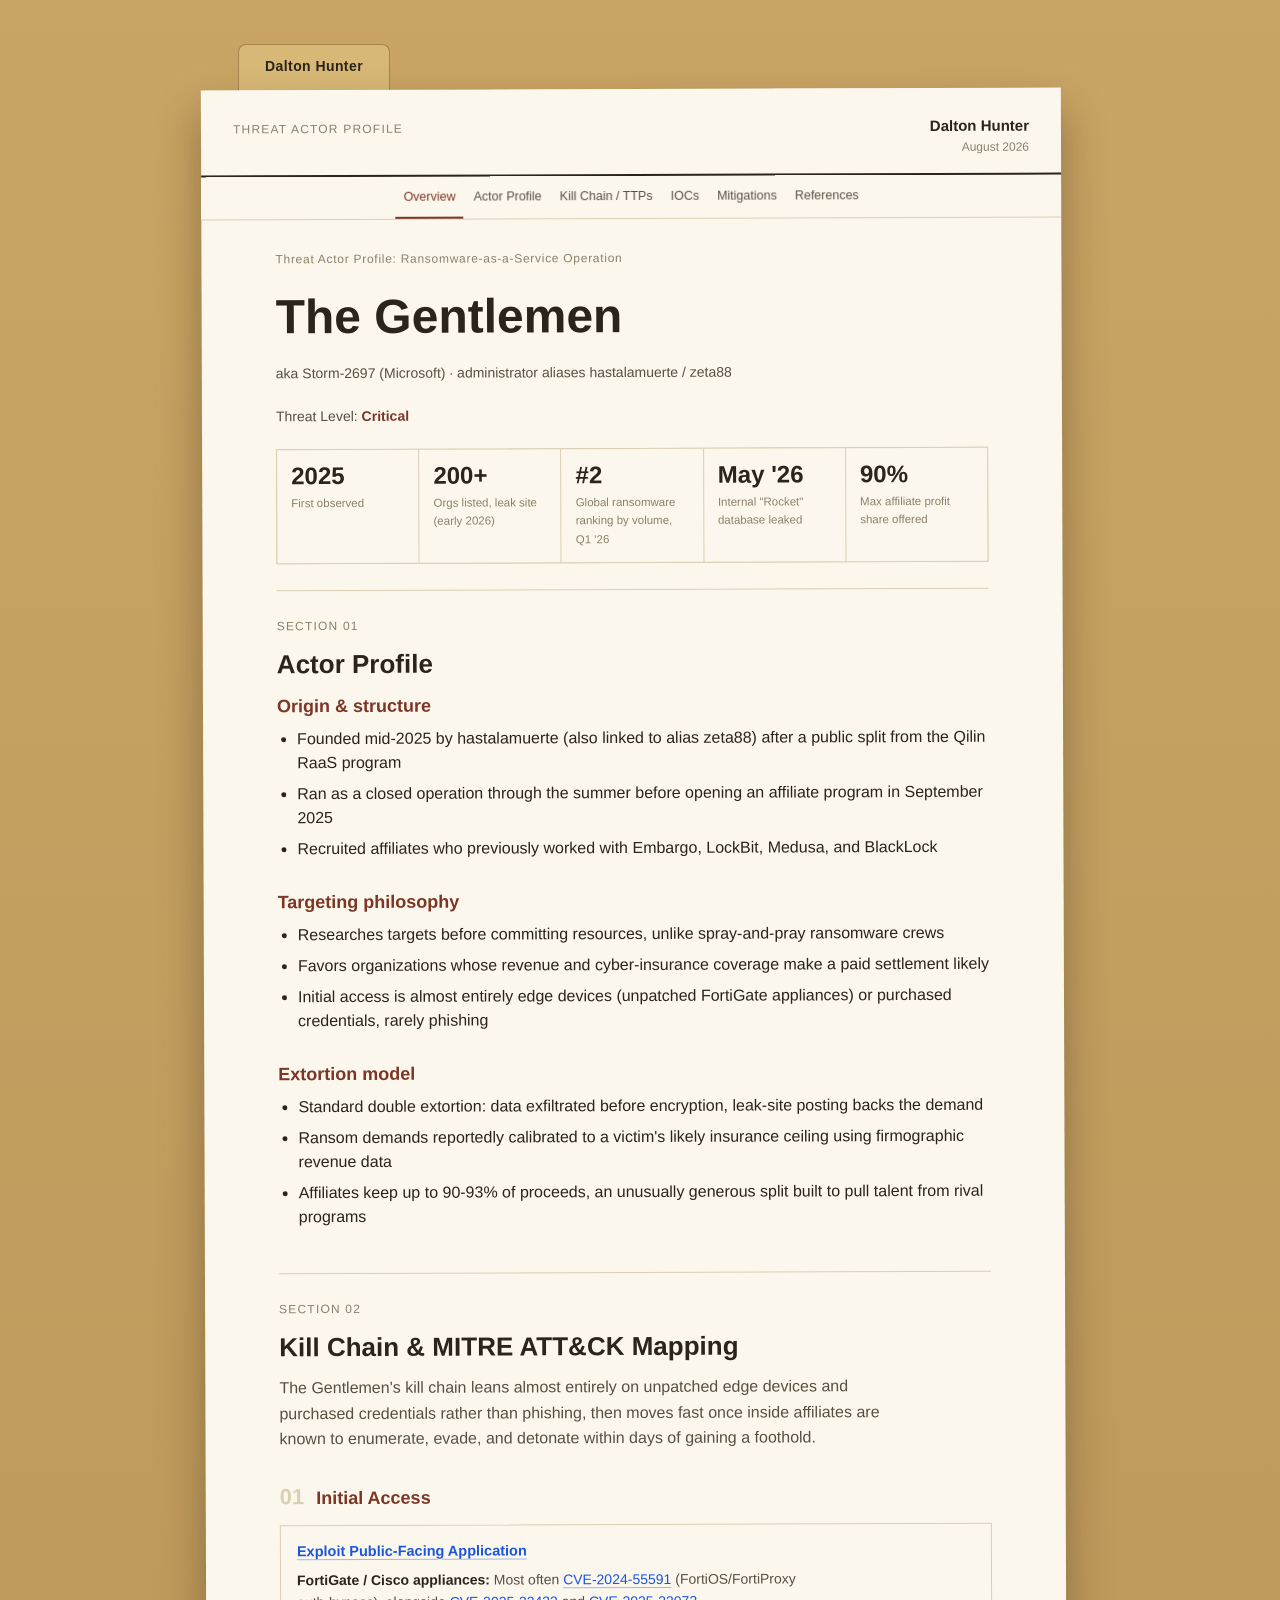
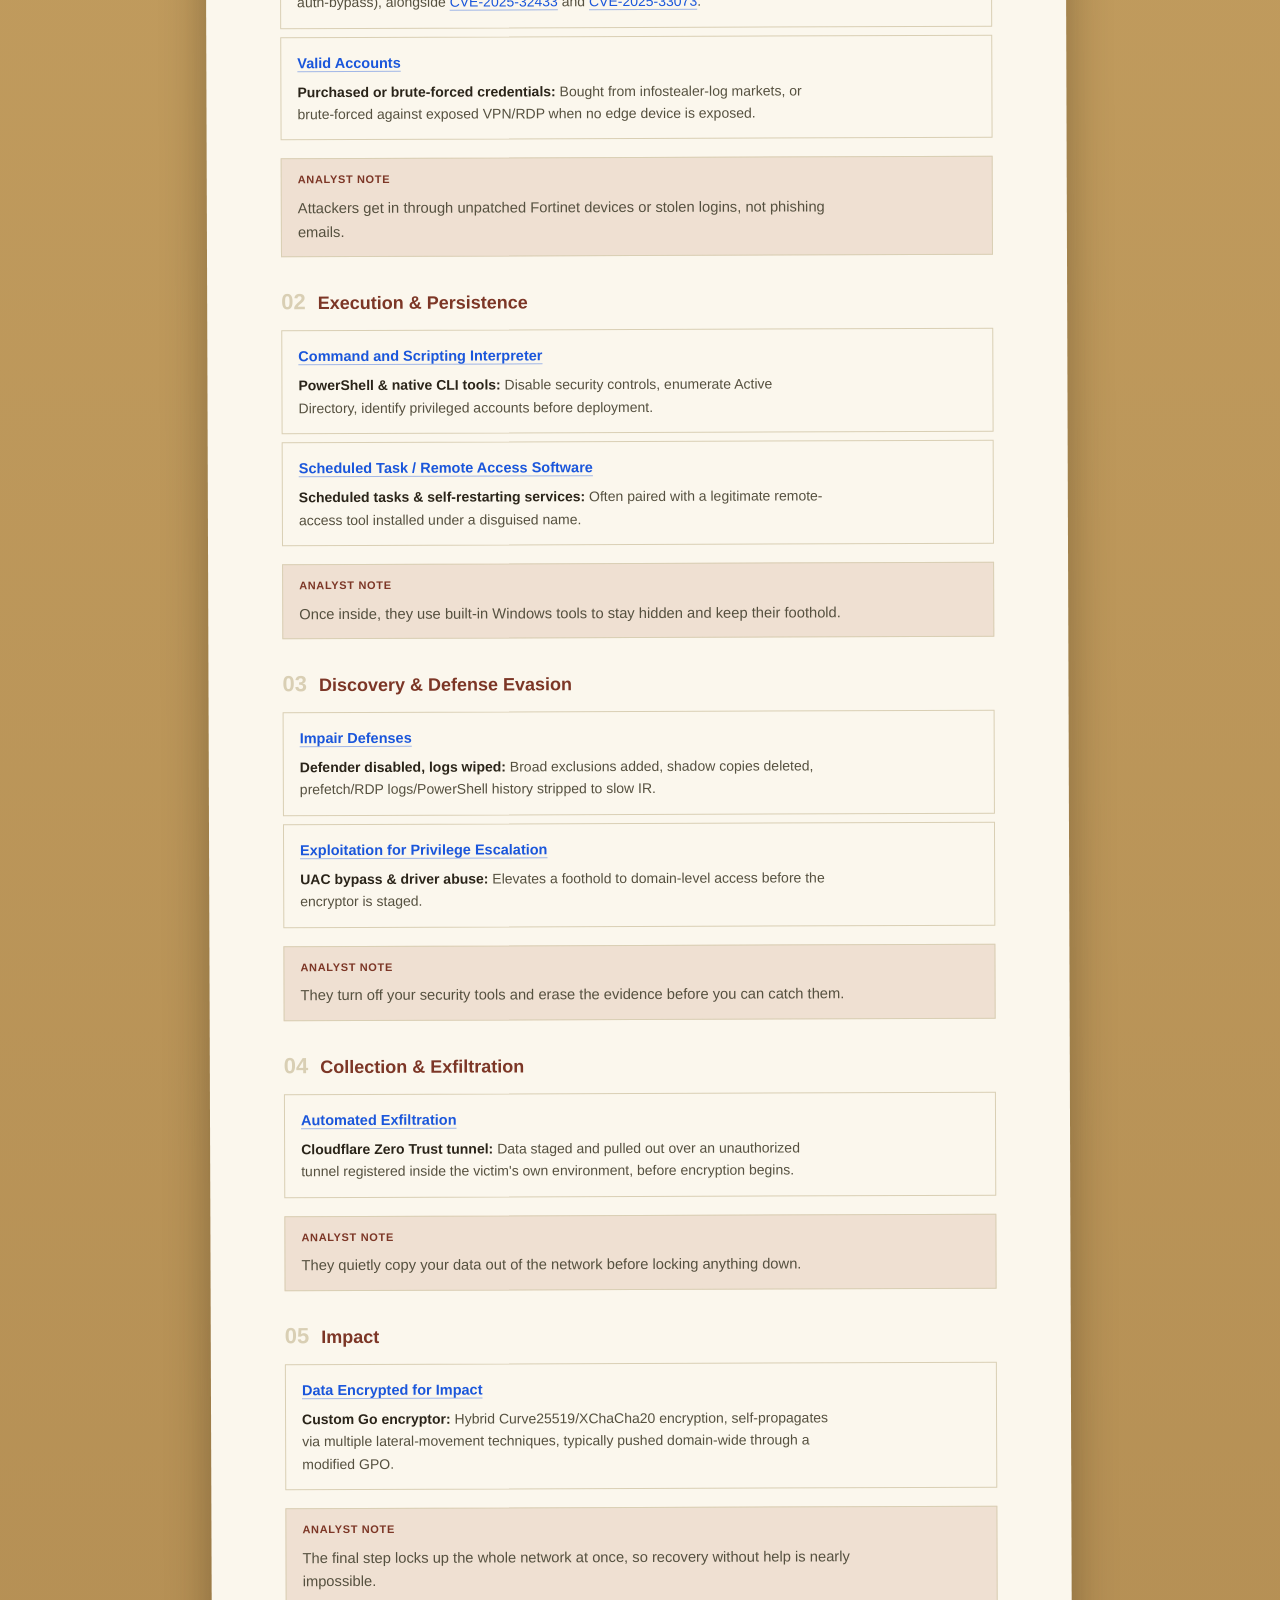
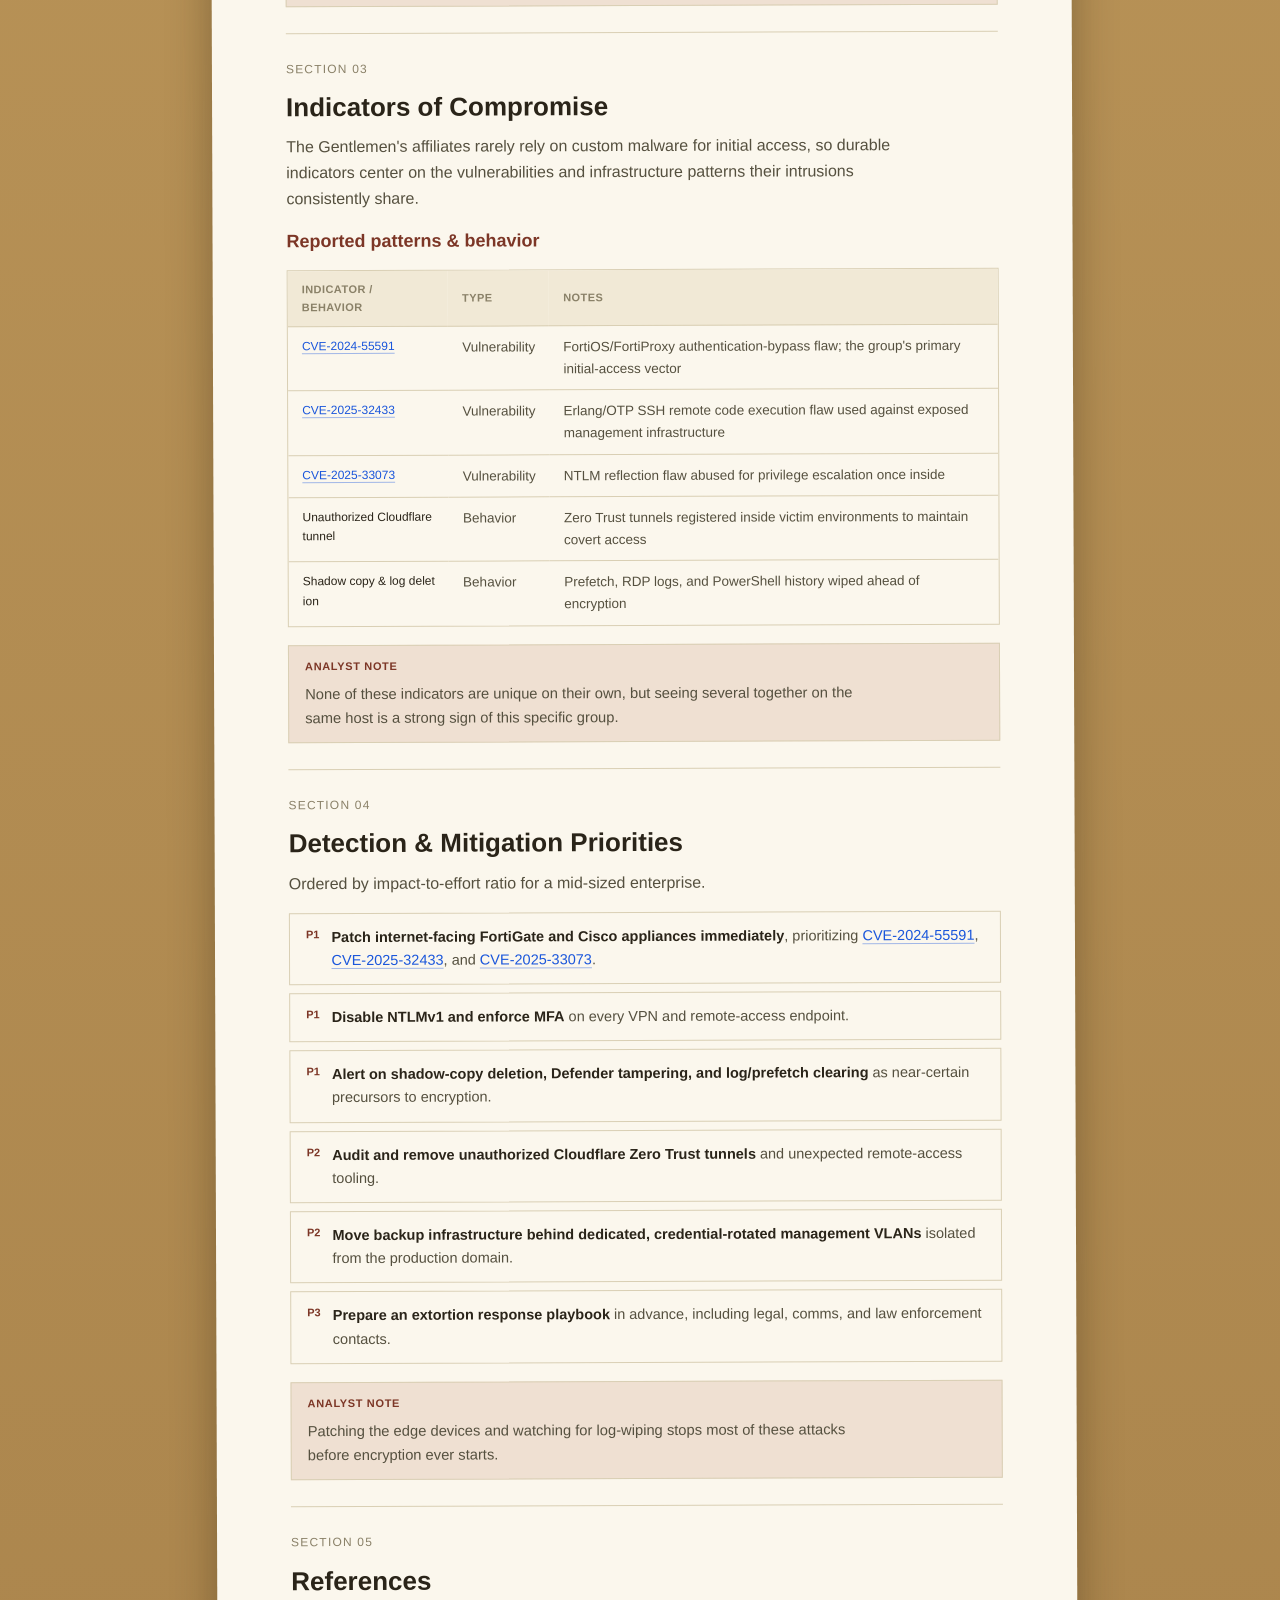
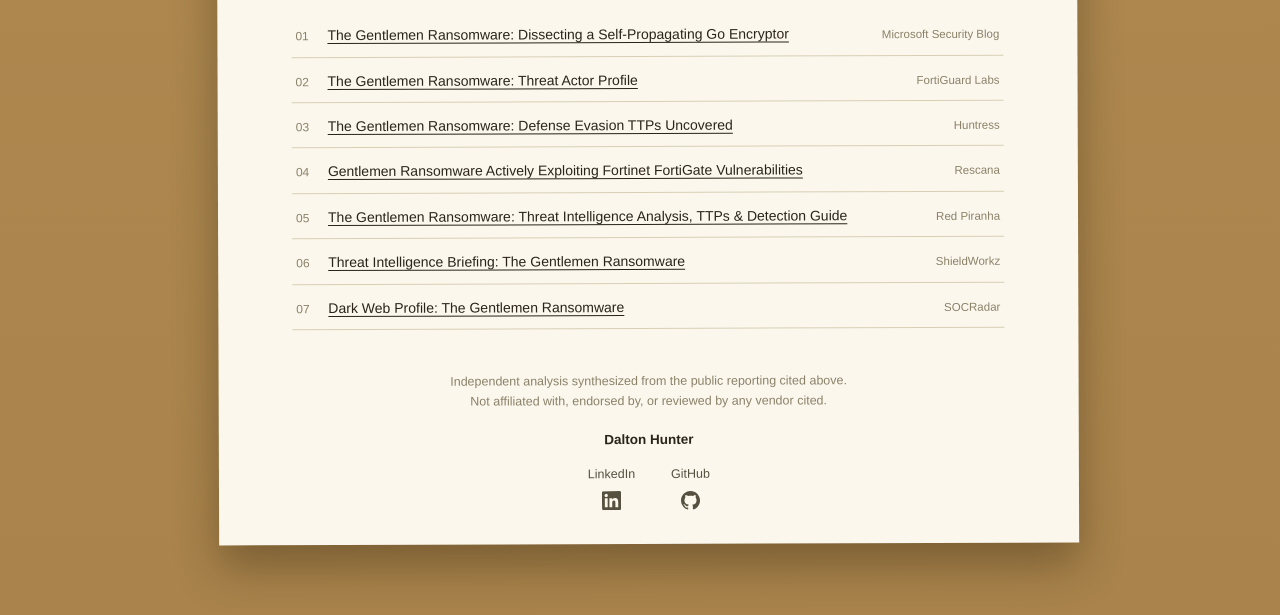
==== gentlemen/index.html @ bb0a2939 "Add files via upload" ====
<!DOCTYPE html>
<html lang="en">
<head>
<meta charset="UTF-8">
<meta name="viewport" content="width=device-width, initial-scale=1.0">
<title>The Gentlemen: Threat Actor Profile | Dalton Hunter</title>
<meta name="description" content="Threat intelligence assessment on The Gentlemen (Storm-2697): FortiGate exploitation, the RaaS affiliate model, MITRE ATT&CK mapping, and mitigation guidance.">
<link rel="stylesheet" href="styles.css">
<style>
  /* Scannable bullet lists used throughout Actor Profile and other prose sections */
  ul.scan-list {
    margin: 6px 0 18px;
    padding-left: 20px;
  }
  ul.scan-list li {
    margin-bottom: 7px;
    line-height: 1.5;
  }
  ul.scan-list li:last-child { margin-bottom: 0; }

  /* Tighter spacing for Analyst Notes nested inside a phase or section, vs. a full-width callout */
  .phase-note {
    margin-top: 14px;
    margin-bottom: 0;
    padding: 12px 16px;
  }
  .phase-note p { margin: 4px 0 0; font-size: 0.92rem; }

  /* CVE and MITRE ATT&CK reference links */
  a.cve-link, a.mitre-link {
    color: #1a56db;
    text-decoration: underline;
    text-decoration-color: rgba(26,86,219,0.4);
  }
  a.cve-link:hover, a.mitre-link:hover {
    text-decoration-color: #1a56db;
  }

  /* Tighten the gap between a section's h2 title and the first h3 subheading beneath it */
  main section h2 { margin-bottom: 6px; }
  main section h3:first-of-type { margin-top: 2px; }
</style>
</head>
<body>
<a href="#overview" class="skip-link">Skip to content</a>

<div class="desk">
  <div class="folder-wrap">

    <div class="folder-tab">Dalton Hunter</div>

    <div class="paper">

      <header class="doc-header">
        <div class="doc-header-title">Threat Actor Profile</div>
        <div class="doc-header-right">
          <div class="doc-author">Dalton Hunter</div>
          <div class="doc-date">August 2026</div>
        </div>
      </header>

      <!-- Top nav -->
      <nav class="topnav" aria-label="Report sections">
        <div class="topnav-inner">
          <a class="navlink" href="#overview">Overview</a>
          <a class="navlink" href="#profile">Actor Profile</a>
          <a class="navlink" href="#ttps">Kill Chain / TTPs</a>
          <a class="navlink" href="#iocs">IOCs</a>
          <a class="navlink" href="#mitigations">Mitigations</a>
          <a class="navlink" href="#references">References</a>
        </div>
      </nav>

      <main>

        <!-- HERO / OVERVIEW -->
        <section id="overview" class="hero">
          <div class="hero-kicker">Threat Actor Profile: Ransomware-as-a-Service Operation</div>
          <h1>The Gentlemen</h1>
          <div class="aka">aka Storm-2697 (Microsoft) · administrator aliases hastalamuerte / zeta88</div>
          <div class="threat-level">Threat Level: <strong>Critical</strong></div>

          <div class="stat-row">
            <div class="stat"><div class="stat-num">2025</div><div class="stat-lbl">First observed</div></div>
            <div class="stat"><div class="stat-num">200+</div><div class="stat-lbl">Orgs listed, leak site (early 2026)</div></div>
            <div class="stat"><div class="stat-num">#2</div><div class="stat-lbl">Global ransomware ranking by volume, Q1 '26</div></div>
            <div class="stat"><div class="stat-num">May '26</div><div class="stat-lbl">Internal "Rocket" database leaked</div></div>
            <div class="stat"><div class="stat-num">90%</div><div class="stat-lbl">Max affiliate profit share offered</div></div>
          </div>

        </section>

<!-- ACTOR PROFILE -->
<section id="profile">
          <div class="eyebrow">Section 01</div>
          <h2>Actor Profile</h2>

          <h3>Origin &amp; structure</h3>
          <ul class="scan-list">
            <li>Founded mid-2025 by hastalamuerte (also linked to alias zeta88) after a public split from the Qilin RaaS program</li>
            <li>Ran as a closed operation through the summer before opening an affiliate program in September 2025</li>
            <li>Recruited affiliates who previously worked with Embargo, LockBit, Medusa, and BlackLock</li>
          </ul>

          <h3>Targeting philosophy</h3>
          <ul class="scan-list">
            <li>Researches targets before committing resources, unlike spray-and-pray ransomware crews</li>
            <li>Favors organizations whose revenue and cyber-insurance coverage make a paid settlement likely</li>
            <li>Initial access is almost entirely edge devices (unpatched FortiGate appliances) or purchased credentials, rarely phishing</li>
          </ul>

          <h3>Extortion model</h3>
          <ul class="scan-list">
            <li>Standard double extortion: data exfiltrated before encryption, leak-site posting backs the demand</li>
            <li>Ransom demands reportedly calibrated to a victim's likely insurance ceiling using firmographic revenue data</li>
            <li>Affiliates keep up to 90-93% of proceeds, an unusually generous split built to pull talent from rival programs</li>
          </ul>
        </section>

        <!-- TTPs / KILL CHAIN -->
        <section id="ttps">
          <div class="eyebrow">Section 02</div>
          <h2>Kill Chain &amp; MITRE ATT&amp;CK Mapping</h2>
          <p>The Gentlemen's kill chain leans almost entirely on unpatched edge devices and purchased credentials rather than phishing, then moves fast once inside affiliates are known to enumerate, evade, and detonate within days of gaining a foothold.</p>

          <div class="phase">
            <div class="phase-head"><span class="phase-num">01</span><h3>Initial Access</h3></div>
            <div class="ttp-card">
              <div class="ttp-top"><span class="ttp-name"><a class="mitre-link" href="https://attack.mitre.org/techniques/T1190/" target="_blank" rel="noopener">Exploit Public-Facing Application</a></span></div>
              <p><strong>FortiGate / Cisco appliances:</strong> Most often <span class="mono"><a class="cve-link" href="https://nvd.nist.gov/vuln/detail/CVE-2024-55591" target="_blank" rel="noopener">CVE-2024-55591</a></span> (FortiOS/FortiProxy auth-bypass), alongside <span class="mono"><a class="cve-link" href="https://nvd.nist.gov/vuln/detail/CVE-2025-32433" target="_blank" rel="noopener">CVE-2025-32433</a></span> and <span class="mono"><a class="cve-link" href="https://nvd.nist.gov/vuln/detail/CVE-2025-33073" target="_blank" rel="noopener">CVE-2025-33073</a></span>.</p>
            </div>
            <div class="ttp-card">
              <div class="ttp-top"><span class="ttp-name"><a class="mitre-link" href="https://attack.mitre.org/techniques/T1078/" target="_blank" rel="noopener">Valid Accounts</a></span></div>
              <p><strong>Purchased or brute-forced credentials:</strong> Bought from infostealer-log markets, or brute-forced against exposed VPN/RDP when no edge device is exposed.</p>
            </div>
            <div class="callout analyst-note phase-note">
              <div class="callout-label">Analyst Note</div>
              <p>Attackers get in through unpatched Fortinet devices or stolen logins, not phishing emails.</p>
            </div>
          </div>

          <div class="phase">
            <div class="phase-head"><span class="phase-num">02</span><h3>Execution &amp; Persistence</h3></div>
            <div class="ttp-card">
              <div class="ttp-top"><span class="ttp-name"><a class="mitre-link" href="https://attack.mitre.org/techniques/T1059/" target="_blank" rel="noopener">Command and Scripting Interpreter</a></span></div>
              <p><strong>PowerShell &amp; native CLI tools:</strong> Disable security controls, enumerate Active Directory, identify privileged accounts before deployment.</p>
            </div>
            <div class="ttp-card">
              <div class="ttp-top"><span class="ttp-name"><a class="mitre-link" href="https://attack.mitre.org/techniques/T1053/" target="_blank" rel="noopener">Scheduled Task / Remote Access Software</a></span></div>
              <p><strong>Scheduled tasks &amp; self-restarting services:</strong> Often paired with a legitimate remote-access tool installed under a disguised name.</p>
            </div>
            <div class="callout analyst-note phase-note">
              <div class="callout-label">Analyst Note</div>
              <p>Once inside, they use built-in Windows tools to stay hidden and keep their foothold.</p>
            </div>
          </div>

          <div class="phase">
            <div class="phase-head"><span class="phase-num">03</span><h3>Discovery &amp; Defense Evasion</h3></div>
            <div class="ttp-card">
              <div class="ttp-top"><span class="ttp-name"><a class="mitre-link" href="https://attack.mitre.org/techniques/T1562/" target="_blank" rel="noopener">Impair Defenses</a></span></div>
              <p><strong>Defender disabled, logs wiped:</strong> Broad exclusions added, shadow copies deleted, prefetch/RDP logs/PowerShell history stripped to slow IR.</p>
            </div>
            <div class="ttp-card">
              <div class="ttp-top"><span class="ttp-name"><a class="mitre-link" href="https://attack.mitre.org/techniques/T1068/" target="_blank" rel="noopener">Exploitation for Privilege Escalation</a></span></div>
              <p><strong>UAC bypass &amp; driver abuse:</strong> Elevates a foothold to domain-level access before the encryptor is staged.</p>
            </div>
            <div class="callout analyst-note phase-note">
              <div class="callout-label">Analyst Note</div>
              <p>They turn off your security tools and erase the evidence before you can catch them.</p>
            </div>
          </div>

          <div class="phase">
            <div class="phase-head"><span class="phase-num">04</span><h3>Collection &amp; Exfiltration</h3></div>
            <div class="ttp-card">
              <div class="ttp-top"><span class="ttp-name"><a class="mitre-link" href="https://attack.mitre.org/techniques/T1020/" target="_blank" rel="noopener">Automated Exfiltration</a></span></div>
              <p><strong>Cloudflare Zero Trust tunnel:</strong> Data staged and pulled out over an unauthorized tunnel registered inside the victim's own environment, before encryption begins.</p>
            </div>
            <div class="callout analyst-note phase-note">
              <div class="callout-label">Analyst Note</div>
              <p>They quietly copy your data out of the network before locking anything down.</p>
            </div>
          </div>

          <div class="phase">
            <div class="phase-head"><span class="phase-num">05</span><h3>Impact</h3></div>
            <div class="ttp-card">
              <div class="ttp-top"><span class="ttp-name"><a class="mitre-link" href="https://attack.mitre.org/techniques/T1486/" target="_blank" rel="noopener">Data Encrypted for Impact</a></span></div>
              <p><strong>Custom Go encryptor:</strong> Hybrid Curve25519/XChaCha20 encryption, self-propagates via multiple lateral-movement techniques, typically pushed domain-wide through a modified GPO.</p>
            </div>
            <div class="callout analyst-note phase-note">
              <div class="callout-label">Analyst Note</div>
              <p>The final step locks up the whole network at once, so recovery without help is nearly impossible.</p>
            </div>
          </div>
        </section>

        <!-- IOCs -->
        <section id="iocs">
          <div class="eyebrow">Section 03</div>
          <h2>Indicators of Compromise</h2>
          <p>The Gentlemen's affiliates rarely rely on custom malware for initial access, so durable indicators center on the vulnerabilities and infrastructure patterns their intrusions consistently share.</p>

          <h3>Reported patterns &amp; behavior</h3>
          <div class="table-wrap">
            <table>
              <thead><tr><th>Indicator / Behavior</th><th>Type</th><th>Notes</th></tr></thead>
              <tbody>
                <tr><td class="mono"><a class="cve-link" href="https://nvd.nist.gov/vuln/detail/CVE-2024-55591" target="_blank" rel="noopener">CVE-2024-55591</a></td><td>Vulnerability</td><td>FortiOS/FortiProxy authentication-bypass flaw; the group's primary initial-access vector</td></tr>
                <tr><td class="mono"><a class="cve-link" href="https://nvd.nist.gov/vuln/detail/CVE-2025-32433" target="_blank" rel="noopener">CVE-2025-32433</a></td><td>Vulnerability</td><td>Erlang/OTP SSH remote code execution flaw used against exposed management infrastructure</td></tr>
                <tr><td class="mono"><a class="cve-link" href="https://nvd.nist.gov/vuln/detail/CVE-2025-33073" target="_blank" rel="noopener">CVE-2025-33073</a></td><td>Vulnerability</td><td>NTLM reflection flaw abused for privilege escalation once inside</td></tr>
                <tr><td class="mono">Unauthorized Cloudflare tunnel</td><td>Behavior</td><td>Zero Trust tunnels registered inside victim environments to maintain covert access</td></tr>
                <tr><td class="mono">Shadow copy &amp; log deletion</td><td>Behavior</td><td>Prefetch, RDP logs, and PowerShell history wiped ahead of encryption</td></tr>
              </tbody>
            </table>
          </div>

          <div class="callout analyst-note phase-note">
            <div class="callout-label">Analyst Note</div>
            <p>None of these indicators are unique on their own, but seeing several together on the same host is a strong sign of this specific group.</p>
          </div>
        </section>

        <!-- MITIGATIONS -->
        <section id="mitigations">
          <div class="eyebrow">Section 04</div>
          <h2>Detection &amp; Mitigation Priorities</h2>
          <p>Ordered by impact-to-effort ratio for a mid-sized enterprise.</p>
          <ul class="mit-list">
            <li><span class="pri">P1</span><span><strong>Patch internet-facing FortiGate and Cisco appliances immediately</strong>, prioritizing <a class="cve-link" href="https://nvd.nist.gov/vuln/detail/CVE-2024-55591" target="_blank" rel="noopener">CVE-2024-55591</a>, <a class="cve-link" href="https://nvd.nist.gov/vuln/detail/CVE-2025-32433" target="_blank" rel="noopener">CVE-2025-32433</a>, and <a class="cve-link" href="https://nvd.nist.gov/vuln/detail/CVE-2025-33073" target="_blank" rel="noopener">CVE-2025-33073</a>.</span></li>
            <li><span class="pri">P1</span><span><strong>Disable NTLMv1 and enforce MFA</strong> on every VPN and remote-access endpoint.</span></li>
            <li><span class="pri">P1</span><span><strong>Alert on shadow-copy deletion, Defender tampering, and log/prefetch clearing</strong> as near-certain precursors to encryption.</span></li>
            <li><span class="pri">P2</span><span><strong>Audit and remove unauthorized Cloudflare Zero Trust tunnels</strong> and unexpected remote-access tooling.</span></li>
            <li><span class="pri">P2</span><span><strong>Move backup infrastructure behind dedicated, credential-rotated management VLANs</strong> isolated from the production domain.</span></li>
            <li><span class="pri">P3</span><span><strong>Prepare an extortion response playbook</strong> in advance, including legal, comms, and law enforcement contacts.</span></li>
          </ul>

          <div class="callout analyst-note phase-note">
            <div class="callout-label">Analyst Note</div>
            <p>Patching the edge devices and watching for log-wiping stops most of these attacks before encryption ever starts.</p>
          </div>
        </section>
        <section id="references">
          <div class="eyebrow">Section 05</div>
          <h2>References</h2>
          <ul class="source-list">
            <li><span class="idx">01</span><a href="https://www.microsoft.com/en-us/security/blog/2026/05/28/the-gentlemen-ransomware-dissecting-a-self-propagating-go-encryptor/" target="_blank" rel="noopener">The Gentlemen Ransomware: Dissecting a Self-Propagating Go Encryptor</a><span class="pub">Microsoft Security Blog</span></li>
            <li><span class="idx">02</span><a href="https://fortiguard.fortinet.com/threat-actor/6387/the-gentlemen-ransomware" target="_blank" rel="noopener">The Gentlemen Ransomware: Threat Actor Profile</a><span class="pub">FortiGuard Labs</span></li>
            <li><span class="idx">03</span><a href="https://www.huntress.com/blog/the-gentlemen-ransomware-defense-evasion-ttps" target="_blank" rel="noopener">The Gentlemen Ransomware: Defense Evasion TTPs Uncovered</a><span class="pub">Huntress</span></li>
            <li><span class="idx">04</span><a href="https://www.rescana.com/post/gentlemen-ransomware-actively-exploiting-fortinet-fortigate-vulnerabilities-478-victims-hit-by-rapid-worm-like-attacks" target="_blank" rel="noopener">Gentlemen Ransomware Actively Exploiting Fortinet FortiGate Vulnerabilities</a><span class="pub">Rescana</span></li>
            <li><span class="idx">05</span><a href="https://redpiranha.net/news/the-gentlemen-ransomware-analysis" target="_blank" rel="noopener">The Gentlemen Ransomware: Threat Intelligence Analysis, TTPs &amp; Detection Guide</a><span class="pub">Red Piranha</span></li>
            <li><span class="idx">06</span><a href="https://shieldworkz.com/blogs/threat-intelligence-briefing-the-gentlemen-ransomware" target="_blank" rel="noopener">Threat Intelligence Briefing: The Gentlemen Ransomware</a><span class="pub">ShieldWorkz</span></li>
            <li><span class="idx">07</span><a href="https://socradar.io/blog/dark-web-profile-the-gentlemen-ransomware/" target="_blank" rel="noopener">Dark Web Profile: The Gentlemen Ransomware</a><span class="pub">SOCRadar</span></li>
          </ul>
        </section>

      </main>

      <footer>
        <p class="fnote">Independent analysis synthesized from the public reporting cited above. Not affiliated with, endorsed by, or reviewed by any vendor cited.</p>
        <div class="footer-meta">
          <span class="footer-name">Dalton Hunter</span>
          <div class="footer-social">
            <a href="https://www.linkedin.com/in/dalton-hunter/" id="footer-linkedin" class="footer-social-link" aria-label="LinkedIn" target="_blank" rel="noopener">
              <span class="footer-social-label">LinkedIn</span>
              <svg class="footer-social-icon" viewBox="0 0 24 24" aria-hidden="true"><path d="M20.447 20.452h-3.554v-5.569c0-1.328-.027-3.037-1.852-3.037-1.853 0-2.136 1.445-2.136 2.939v5.667H9.351V9h3.414v1.561h.046c.477-.9 1.637-1.85 3.37-1.85 3.601 0 4.267 2.37 4.267 5.455v6.286zM5.337 7.433c-1.144 0-2.063-.926-2.063-2.065 0-1.138.92-2.063 2.063-2.063 1.14 0 2.064.925 2.064 2.063 0 1.139-.925 2.065-2.064 2.065zm1.782 13.019H3.555V9h3.564v11.452zM22.225 0H1.771C.792 0 0 .774 0 1.729v20.542C0 23.227.792 24 1.771 24h20.451C23.2 24 24 23.227 24 22.271V1.729C24 .774 23.2 0 22.222 0h.003z"/></svg>
            </a>
            <a href="https://github.com/dalthunter" id="footer-github" class="footer-social-link" aria-label="GitHub" target="_blank" rel="noopener">
              <span class="footer-social-label">GitHub</span>
              <svg class="footer-social-icon" viewBox="0 0 24 24" aria-hidden="true"><path d="M12 .297c-6.63 0-12 5.373-12 12 0 5.303 3.438 9.8 8.205 11.385.6.113.82-.258.82-.577 0-.285-.01-1.04-.015-2.04-3.338.724-4.042-1.61-4.042-1.61-.546-1.385-1.333-1.754-1.333-1.754-1.089-.744.084-.729.084-.729 1.205.084 1.838 1.237 1.838 1.237 1.07 1.834 2.809 1.304 3.495.997.108-.775.42-1.305.763-1.605-2.665-.305-5.466-1.334-5.466-5.93 0-1.31.465-2.38 1.235-3.22-.135-.303-.54-1.523.105-3.176 0 0 1.005-.322 3.3 1.23.96-.267 1.98-.399 3-.405 1.02.006 2.04.138 3 .405 2.28-1.552 3.285-1.23 3.285-1.23.645 1.653.24 2.873.12 3.176.765.84 1.23 1.91 1.23 3.22 0 4.61-2.805 5.625-5.475 5.92.42.36.81 1.096.81 2.22 0 1.606-.015 2.896-.015 3.286 0 .315.21.69.825.57C20.565 22.092 24 17.592 24 12.297c0-6.627-5.373-12-12-12"/></svg>
            </a>
          </div>
        </div>
      </footer>

    </div>
  </div>
</div>

<script src="script.js"></script>
</body>
</html>
---- gentlemen/styles.css ----
/* ============================================================
   THE GENTLEMEN — THREAT INTELLIGENCE ASSESSMENT
   Design: printed report, tucked in a manila folder
   ============================================================ */

:root {
  --folder: #C9A464;
  --folder-dark: #A9834B;
  --folder-tab: #D8B876;

  --paper: #FBF7ED;
  --paper-edge: #F1E9D6;

  --ink: #2A2419;
  --ink-dim: #55503F;
  --ink-faint: #8A8168;

  --rule: #D9CFB4;
  --rule-strong: #2A2419;

  --accent: #7C3626;
  --accent-soft: #EFE0D2;

  --max-w: 760px;
}

* { box-sizing: border-box; }
html { scroll-behavior: smooth; }
@media (prefers-reduced-motion: reduce) {
  html { scroll-behavior: auto; }
  * { animation-duration: 0.001ms !important; animation-iteration-count: 1 !important; transition-duration: 0.001ms !important; }
}

body {
  margin: 0;
  background: var(--folder);
  background-image: linear-gradient(180deg, var(--folder), var(--folder-dark));
  color: var(--ink);
  font-family: Arial, Helvetica, sans-serif;
  font-size: 16px;
  line-height: 1.6;
  -webkit-font-smoothing: antialiased;
  padding: 44px 16px 70px;
}

a { color: var(--accent); text-decoration-underline; text-underline-offset: 3px; }
a:hover { color: var(--ink); }
a:focus-visible, button:focus-visible, .navlink:focus-visible {
  outline: 2px solid var(--accent);
  outline-offset: 2px;
}

::selection { background: var(--accent-soft); color: var(--ink); }

/* ---------- Desk / folder wrapper ---------- */
.desk { display: flex; justify-content: center; }
.folder-wrap { width: 100%; max-width: 860px; }

.folder-tab {
  display: inline-block;
  background: var(--folder-tab);
  border: 1px solid var(--folder-dark);
  border-bottom: none;
  border-radius: 8px 8px 0 0;
  padding: 10px 26px 32px;
  margin: 0 0 -20px 28px;
  font-weight: 700;
  font-size: 14px;
  letter-spacing: 0.03em;
  color: var(--ink);
  position: relative;
  z-index: 1;
}

.paper {
  position: relative;
  z-index: 2;
  background: var(--paper);
  box-shadow: 0 22px 44px rgba(35, 25, 8, 0.35), 0 1px 0 rgba(255,255,255,0.4) inset;
  transform: rotate(-0.2deg);
}

/* ---------- Letterhead ---------- */
.doc-header {
  display: flex;
  justify-content: space-between;
  align-items: baseline;
  gap: 20px;
  flex-wrap: wrap;
  padding: 26px 32px 16px;
  border-bottom: 2px solid var(--rule-strong);
}
.doc-header-title {
  font-size: 12px;
  letter-spacing: 0.1em;
  text-transform: uppercase;
  color: var(--ink-faint);
}
.doc-header-right { text-align: right; }
.doc-author { font-weight: 700; font-size: 15px; color: var(--ink); }
.doc-date { font-size: 12px; color: var(--ink-faint); }

/* ---------- Top nav ---------- */
.topnav {
  position: sticky;
  top: 0;
  z-index: 20;
  background: var(--paper);
  border-bottom: 1px solid var(--rule);
}
.topnav-inner {
  padding: 0 20px;
  display: flex;
  flex-wrap: wrap;
  justify-content: center;
  align-items: center;
  gap: 2px;
}
.navlink {
  font-size: 12.5px;
  color: var(--ink-dim);
  text-decoration: none;
  white-space: nowrap;
  padding: 10px 8px;
  border-bottom: 2px solid transparent;
}
.navlink:hover { color: var(--ink); }
.navlink.active { color: var(--accent); border-bottom-color: var(--accent); }

/* ---------- Layout shell ---------- */
main { max-width: var(--max-w); margin: 0 auto; padding: 0 24px; }
section { padding: 26px 0; border-bottom: 1px solid var(--rule); }
section:last-of-type { border-bottom: none; }

.eyebrow {
  font-size: 12px;
  letter-spacing: 0.1em;
  text-transform: uppercase;
  color: var(--ink-faint);
  margin-bottom: 8px;
}

h1, h2, h3, h4 {
  font-family: Arial, Helvetica, sans-serif;
  font-weight: 700;
  color: var(--ink);
  margin: 0 0 0.35em;
}
h2 { font-size: 26px; }
h3 { font-size: 18px; color: var(--accent); margin-top: 1.5em; }
p { color: var(--ink-dim); margin: 0 0 1em; max-width: 68ch; }
strong { color: var(--ink); }

/* ---------- Hero ---------- */
.hero { padding-top: 30px; }
.hero-kicker { font-size: 12px; color: var(--ink-faint); letter-spacing: 0.06em; margin-bottom: 10px; }
.hero h1 { font-size: clamp(34px, 6vw, 48px); margin-bottom: 6px; }
.hero .aka { font-size: 14px; color: var(--ink-dim); margin-bottom: 20px; }
.hero-thesis { font-size: 16px; color: var(--ink-dim); max-width: 60ch; margin-top: 0; }
.threat-level { font-size: 14px; color: var(--ink-dim); margin: 10px 0 4px; }
.threat-level strong { color: var(--accent); }

/* Stat row */
.stat-row {
  display: grid;
  grid-template-columns: repeat(auto-fit, minmax(110px, 1fr));
  gap: 1px;
  background: var(--rule);
  margin-top: 22px;
  border: 1px solid var(--rule);
}
.stat { background: var(--paper); padding: 14px 14px; }
.stat-num { font-size: 24px; font-weight: 700; color: var(--ink); line-height: 1; }
.stat-lbl { font-size: 11.5px; color: var(--ink-faint); margin-top: 6px; }

/* ---------- Key judgments ---------- */
.kj-list { display: flex; flex-direction: column; gap: 10px; margin-top: 14px; }
.kj-item {
  padding: 14px 16px;
  background: var(--paper);
  border: 1px solid var(--rule);
  border-left: 3px solid var(--accent);
}
.kj-item p { margin: 0; color: var(--ink); font-size: 15px; }

/* ---------- Callout / plain-terms box ---------- */
.callout {
  margin: 20px 0;
  padding: 16px 18px;
  background: var(--accent-soft);
  border: 1px solid var(--rule);
}
.callout-label {
  font-size: 11px;
  letter-spacing: 0.06em;
  text-transform: uppercase;
  color: var(--accent);
  font-weight: 700;
  margin-bottom: 8px;
}
.callout p:last-child { margin-bottom: 0; }

.callout.analyst { background: var(--paper-edge); }
.callout.analyst textarea {
  width: 100%;
  min-height: 110px;
  background: var(--paper);
  border: 1px solid var(--rule);
  color: var(--ink);
  font-family: Arial, Helvetica, sans-serif;
  font-size: 14.5px;
  line-height: 1.6;
  padding: 12px;
  resize: vertical;
}

.callout.analyst-note { margin-top: 18px; }

/* ---------- Timeline ---------- */
.timeline { margin-top: 16px; position: relative; padding-left: 26px; }
.timeline::before {
  content: '';
  position: absolute;
  left: 4px; top: 6px; bottom: 6px;
  width: 1px;
  background: var(--rule);
}
.tl-item { position: relative; padding-bottom: 20px; }
.tl-item:last-child { padding-bottom: 0; }
.tl-item::before {
  content: '';
  position: absolute;
  left: -26px; top: 5px;
  width: 8px; height: 8px;
  border-radius: 50%;
  background: var(--paper);
  border: 2px solid var(--accent);
}
.tl-date { font-size: 12.5px; color: var(--accent); font-weight: 700; margin-bottom: 4px; }
.tl-item h4 { font-size: 15.5px; margin-bottom: 4px; color: var(--ink); }
.tl-item p { font-size: 14.5px; margin-bottom: 0; }

/* ---------- Victimology bars ---------- */
.bar-group { margin-top: 4px; display: flex; flex-direction: column; gap: 12px; }
.bar-row { display: grid; grid-template-columns: 128px 1fr 38px; align-items: center; gap: 12px; }
.bar-name { font-size: 12.5px; color: var(--ink-dim); }
.bar-track { height: 8px; background: var(--paper-edge); border: 1px solid var(--rule); }
.bar-fill { height: 100%; background: var(--accent); opacity: 0.75; }
.bar-pct { font-size: 12px; font-weight: 700; color: var(--ink); text-align: right; }

.vic-block {
  background: var(--paper);
  border: 1px solid var(--rule);
  padding: 18px 20px 20px;
}
.vic-block-title {
  margin: 0 0 4px;
  display: flex;
  flex-direction: column;
  gap: 2px;
}
.vic-block-title span {
  font-size: 11px;
  font-weight: 400;
  text-transform: none;
  letter-spacing: 0;
  color: var(--ink-faint);
}

.two-col { display: grid; grid-template-columns: 1fr 1fr; gap: 20px; margin-top: 14px; }
@media (max-width: 640px) { .two-col { grid-template-columns: 1fr; } }

/* ---------- Kill chain / TTP phases ---------- */
.phase { margin-top: 30px; }
.phase-head { display: flex; align-items: baseline; gap: 12px; margin-bottom: 12px; }
.phase-num { font-size: 22px; font-weight: 700; color: var(--rule); line-height: 1; }
.phase-head h3 { margin: 0; }
.ttp-card {
  background: var(--paper);
  border: 1px solid var(--rule);
  padding: 14px 16px;
  margin-bottom: 8px;
}
.ttp-top { display: flex; justify-content: space-between; align-items: center; flex-wrap: wrap; gap: 8px; margin-bottom: 6px; }
.ttp-id { font-size: 12.5px; font-weight: 700; color: var(--accent); }
.ttp-name { font-weight: 700; color: var(--ink); font-size: 14.5px; }
.ttp-card p { font-size: 14px; margin: 0; color: var(--ink-dim); }

/* ---------- Tables ---------- */
.table-wrap { overflow-x: auto; margin-top: 14px; border: 1px solid var(--rule); }
table { width: 100%; border-collapse: collapse; font-size: 13.5px; min-width: 540px; }
.cve-table th:nth-child(1), .cve-table td:nth-child(1) { width: 16%; }
.cve-table th:nth-child(2), .cve-table td:nth-child(2) { width: 24%; }
.cve-table th:nth-child(3), .cve-table td:nth-child(3) { width: 60%; }
th {
  font-size: 11px;
  letter-spacing: 0.04em;
  text-transform: uppercase;
  color: var(--ink-faint);
  text-align: left;
  padding: 10px 14px;
  background: var(--paper-edge);
  border-bottom: 1px solid var(--rule);
}
td { padding: 10px 14px; border-bottom: 1px solid var(--rule); color: var(--ink-dim); vertical-align: top; }
tr:last-child td { border-bottom: none; }
td.mono, .hash { font-size: 12px; color: var(--ink); word-break: break-all; }
.sev { font-size: 10.5px; font-weight: 700; padding: 2px 7px; white-space: nowrap; }
.sev-critical { color: var(--accent); border: 1px solid var(--accent); }
.sev-high { color: var(--ink-dim); border: 1px solid var(--rule); }

/* ---------- Tool tags ---------- */
.tool-grid { display: flex; flex-wrap: wrap; gap: 8px; margin-top: 10px; }
.tool-tag { font-size: 12.5px; color: var(--ink); background: var(--paper); border: 1px solid var(--rule); padding: 6px 12px; }
.tool-tag .fn { color: var(--ink-faint); font-size: 11px; }

/* ---------- Mitigations ---------- */
.mit-list { list-style: none; margin: 14px 0 0; padding: 0; display: flex; flex-direction: column; gap: 8px; }
.mit-list li { display: flex; gap: 12px; padding: 12px 16px; background: var(--paper); border: 1px solid var(--rule); font-size: 14.5px; color: var(--ink-dim); }
.mit-list .pri { font-size: 11px; font-weight: 700; color: var(--accent); height: fit-content; }
.mit-list strong { color: var(--ink); }

/* ---------- References ---------- */
.source-list { list-style: none; margin: 12px 0 0; padding: 0; display: flex; flex-direction: column; gap: 2px; }
.source-list li { display: grid; grid-template-columns: 20px 1fr auto; gap: 12px; align-items: baseline; padding: 10px 4px; border-bottom: 1px solid var(--rule); font-size: 14px; }
.source-list .idx { color: var(--ink-faint); font-size: 12px; }
.source-list a { color: var(--ink); font-weight: 500; }
.source-list a:hover { color: var(--accent); }
.source-list .pub { font-size: 11.5px; color: var(--ink-faint); white-space: nowrap; }

/* ---------- Footer ---------- */
footer { padding: 16px 32px 34px; text-align: center; }
footer .fnote { font-size: 12.5px; color: var(--ink-faint); max-width: 60ch; margin: 0 auto; }
footer a { color: var(--ink-dim); }

.footer-meta { margin-top: 18px; }
.footer-name { display: block; font-weight: 700; font-size: 13.5px; color: var(--ink); margin-bottom: 14px; }
.footer-social { display: flex; justify-content: center; gap: 36px; }
.footer-social-link {
  display: flex;
  flex-direction: column;
  align-items: center;
  gap: 7px;
  text-decoration: none;
  color: var(--ink-dim);
  font-size: 12.5px;
}
.footer-social-link:hover { color: var(--accent); }
.footer-social-icon { width: 19px; height: 19px; fill: currentColor; }

/* Skip link */
.skip-link {
  position: absolute; left: -9999px; top: 0;
  background: var(--accent); color: var(--paper);
  padding: 10px 16px; z-index: 100; font-size: 13px;
}
.skip-link:focus { left: 12px; top: 12px; }
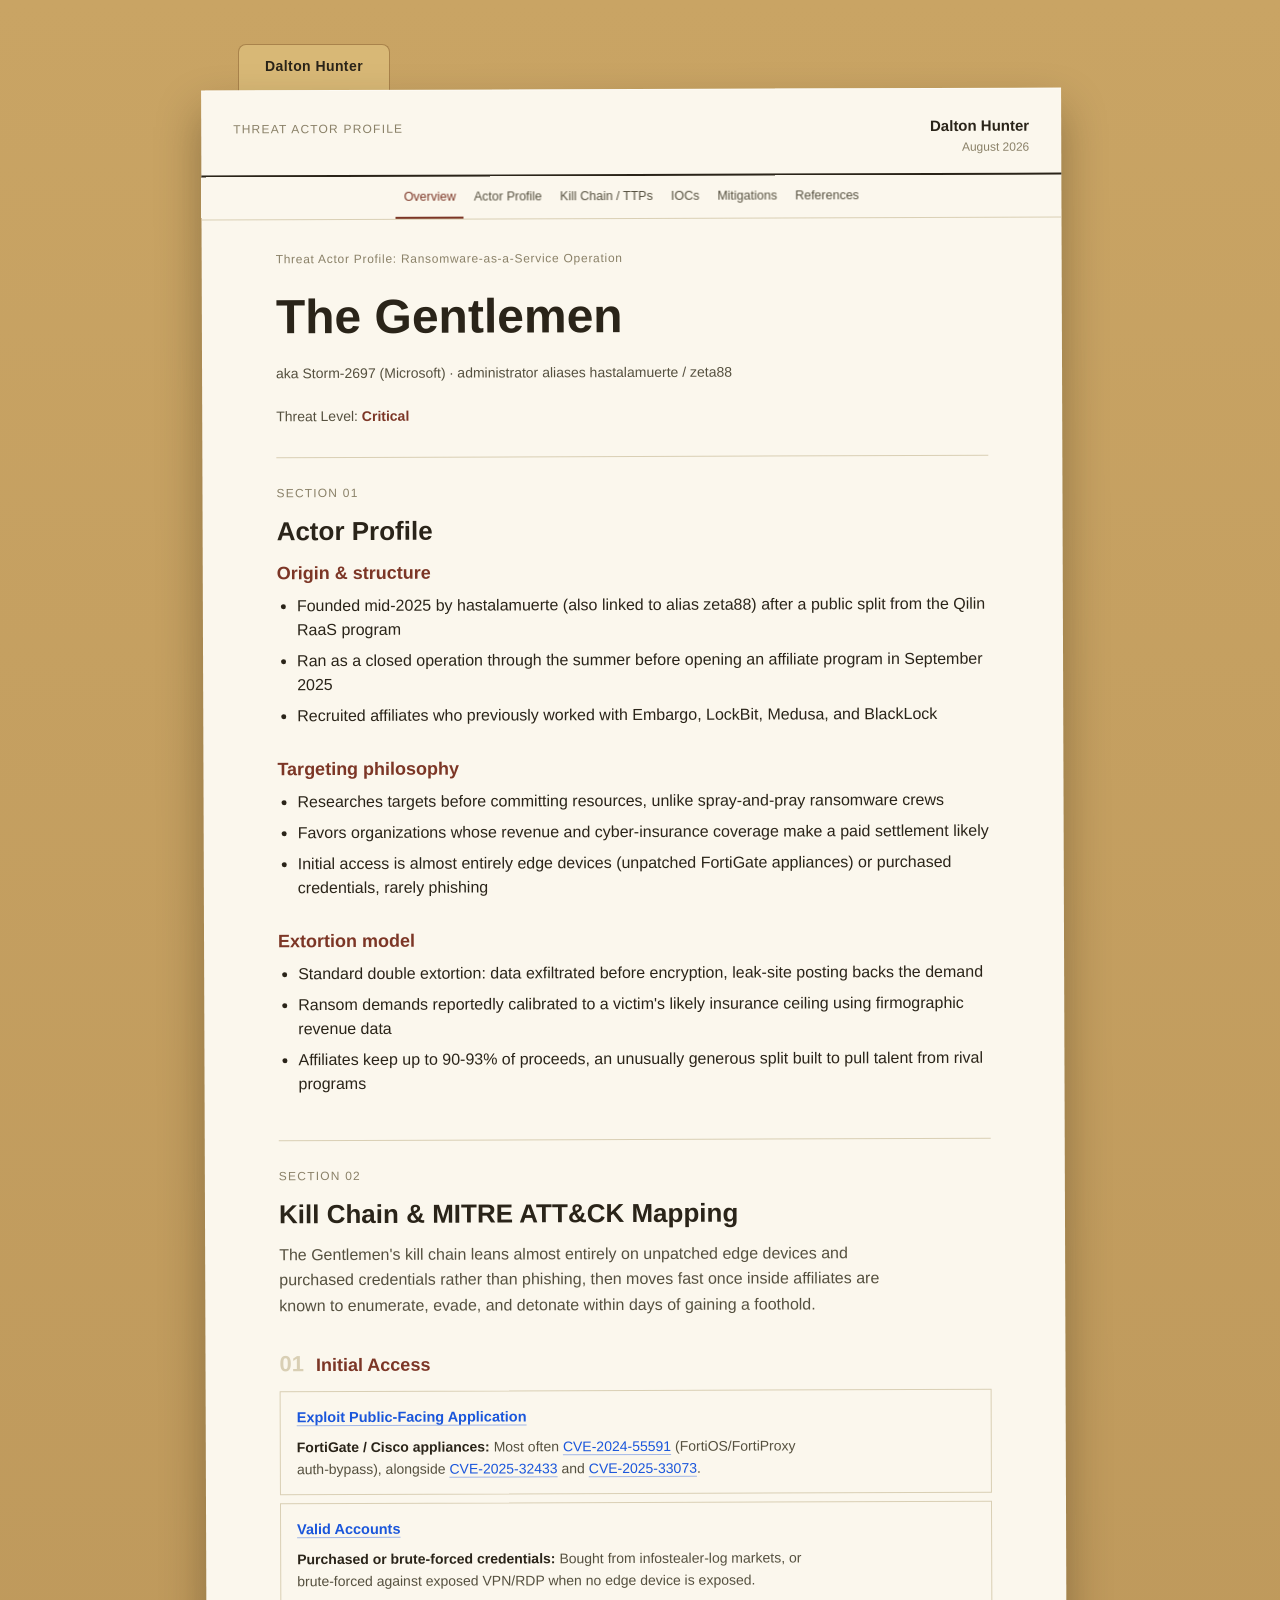
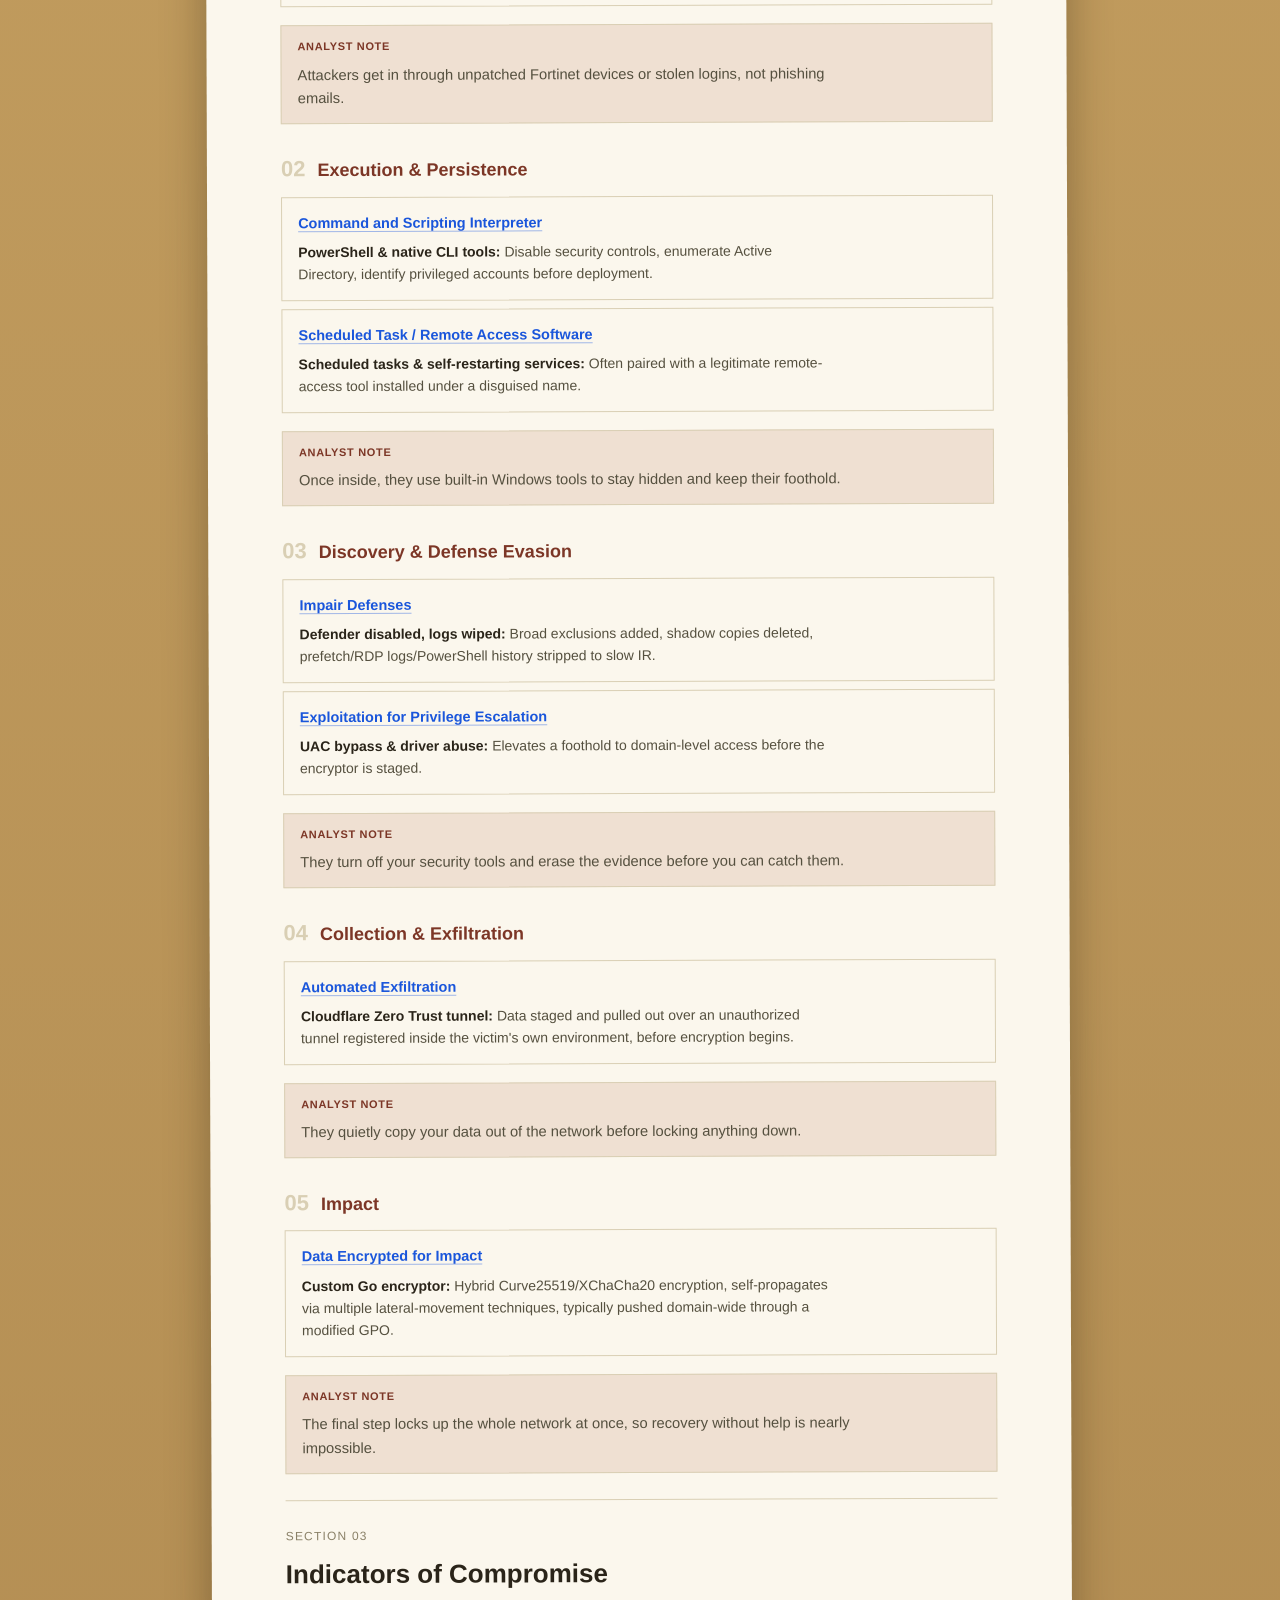
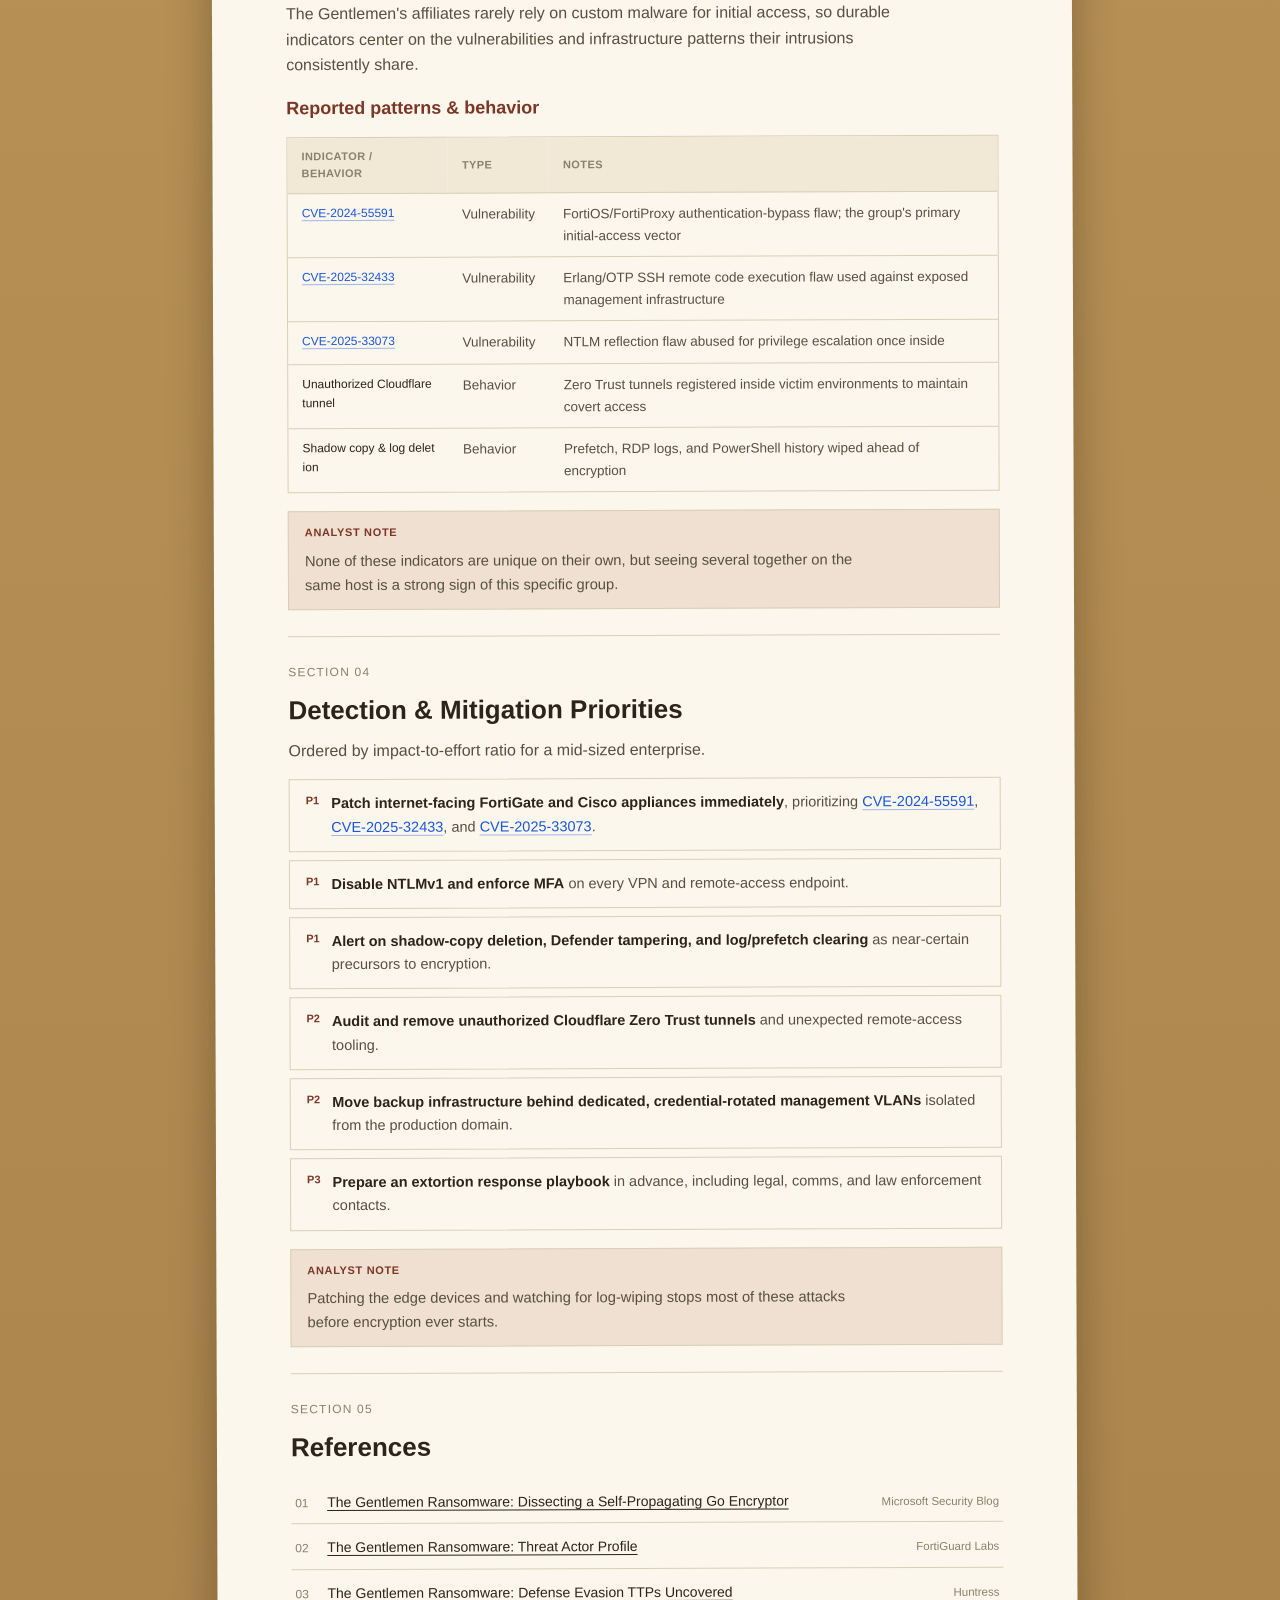
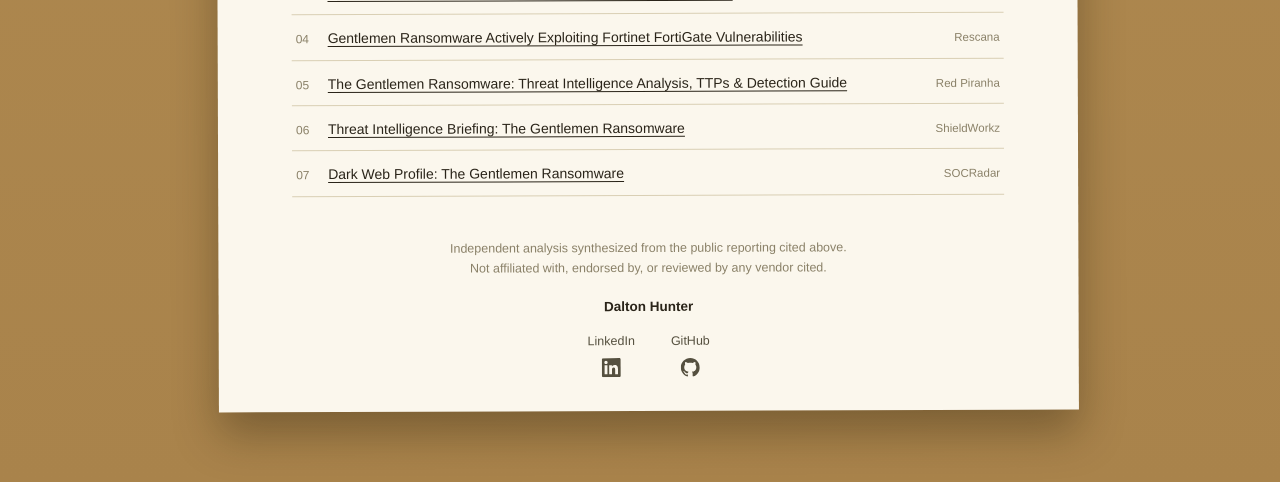
==== commit ed641ec7: "Add files via upload" ====
--- a/gentlemen/index.html
+++ b/gentlemen/index.html
@@ -80,14 +80,6 @@
           <div class="aka">aka Storm-2697 (Microsoft) · administrator aliases hastalamuerte / zeta88</div>
           <div class="threat-level">Threat Level: <strong>Critical</strong></div>
 
-          <div class="stat-row">
-            <div class="stat"><div class="stat-num">2025</div><div class="stat-lbl">First observed</div></div>
-            <div class="stat"><div class="stat-num">200+</div><div class="stat-lbl">Orgs listed, leak site (early 2026)</div></div>
-            <div class="stat"><div class="stat-num">#2</div><div class="stat-lbl">Global ransomware ranking by volume, Q1 '26</div></div>
-            <div class="stat"><div class="stat-num">May '26</div><div class="stat-lbl">Internal "Rocket" database leaked</div></div>
-            <div class="stat"><div class="stat-num">90%</div><div class="stat-lbl">Max affiliate profit share offered</div></div>
-          </div>
-
         </section>
 
 <!-- ACTOR PROFILE -->
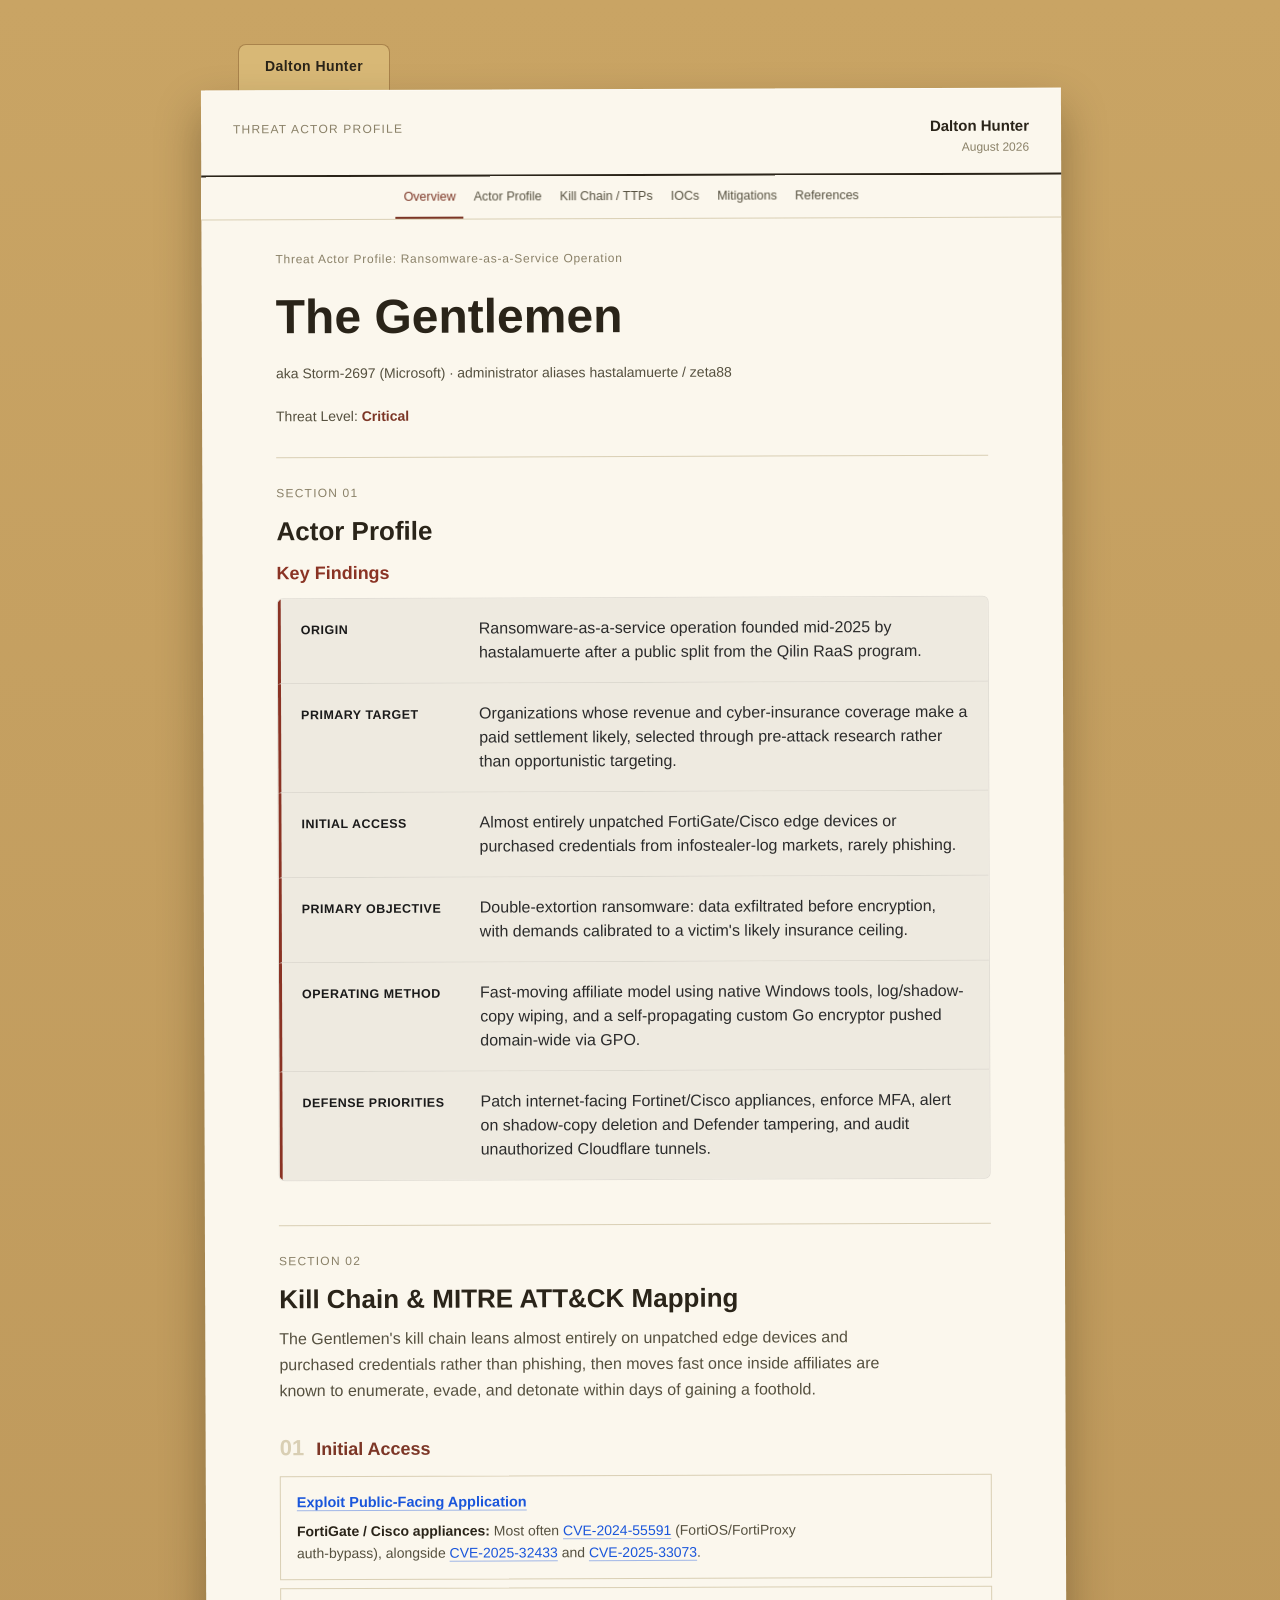
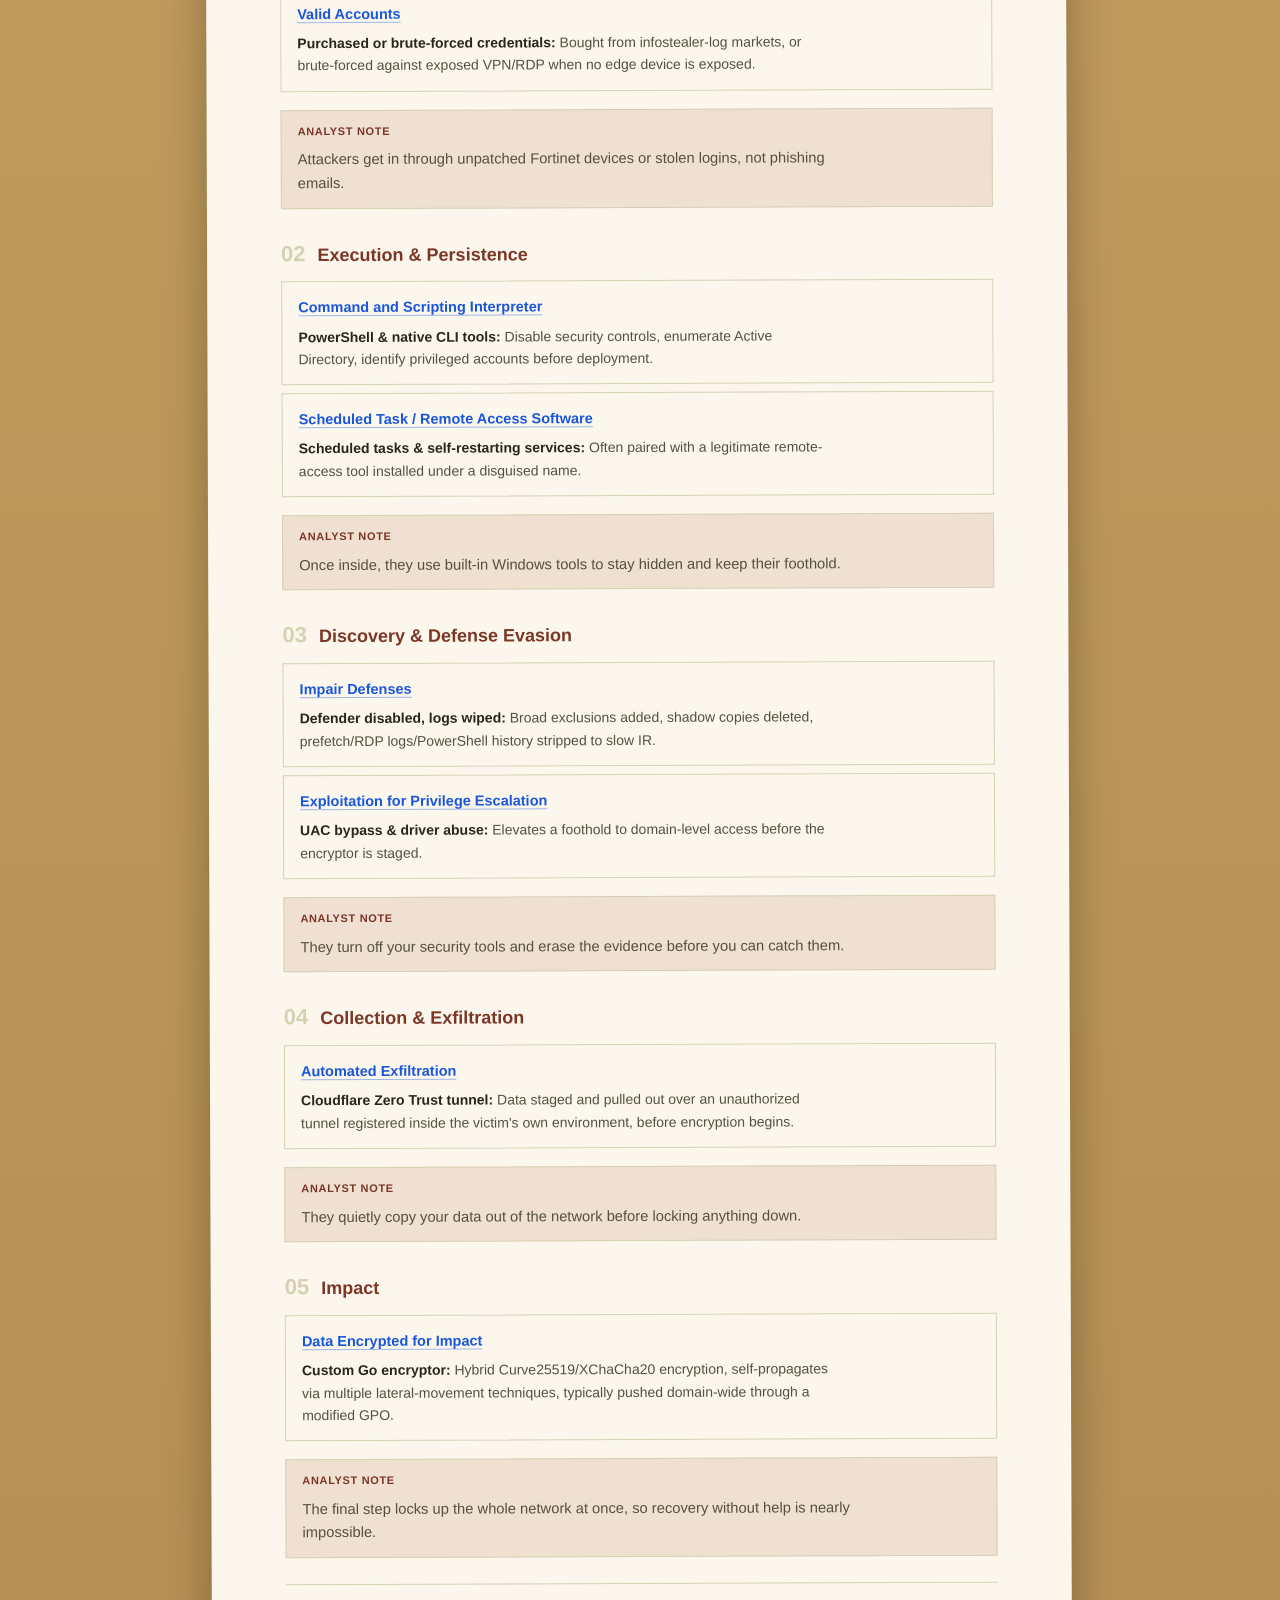
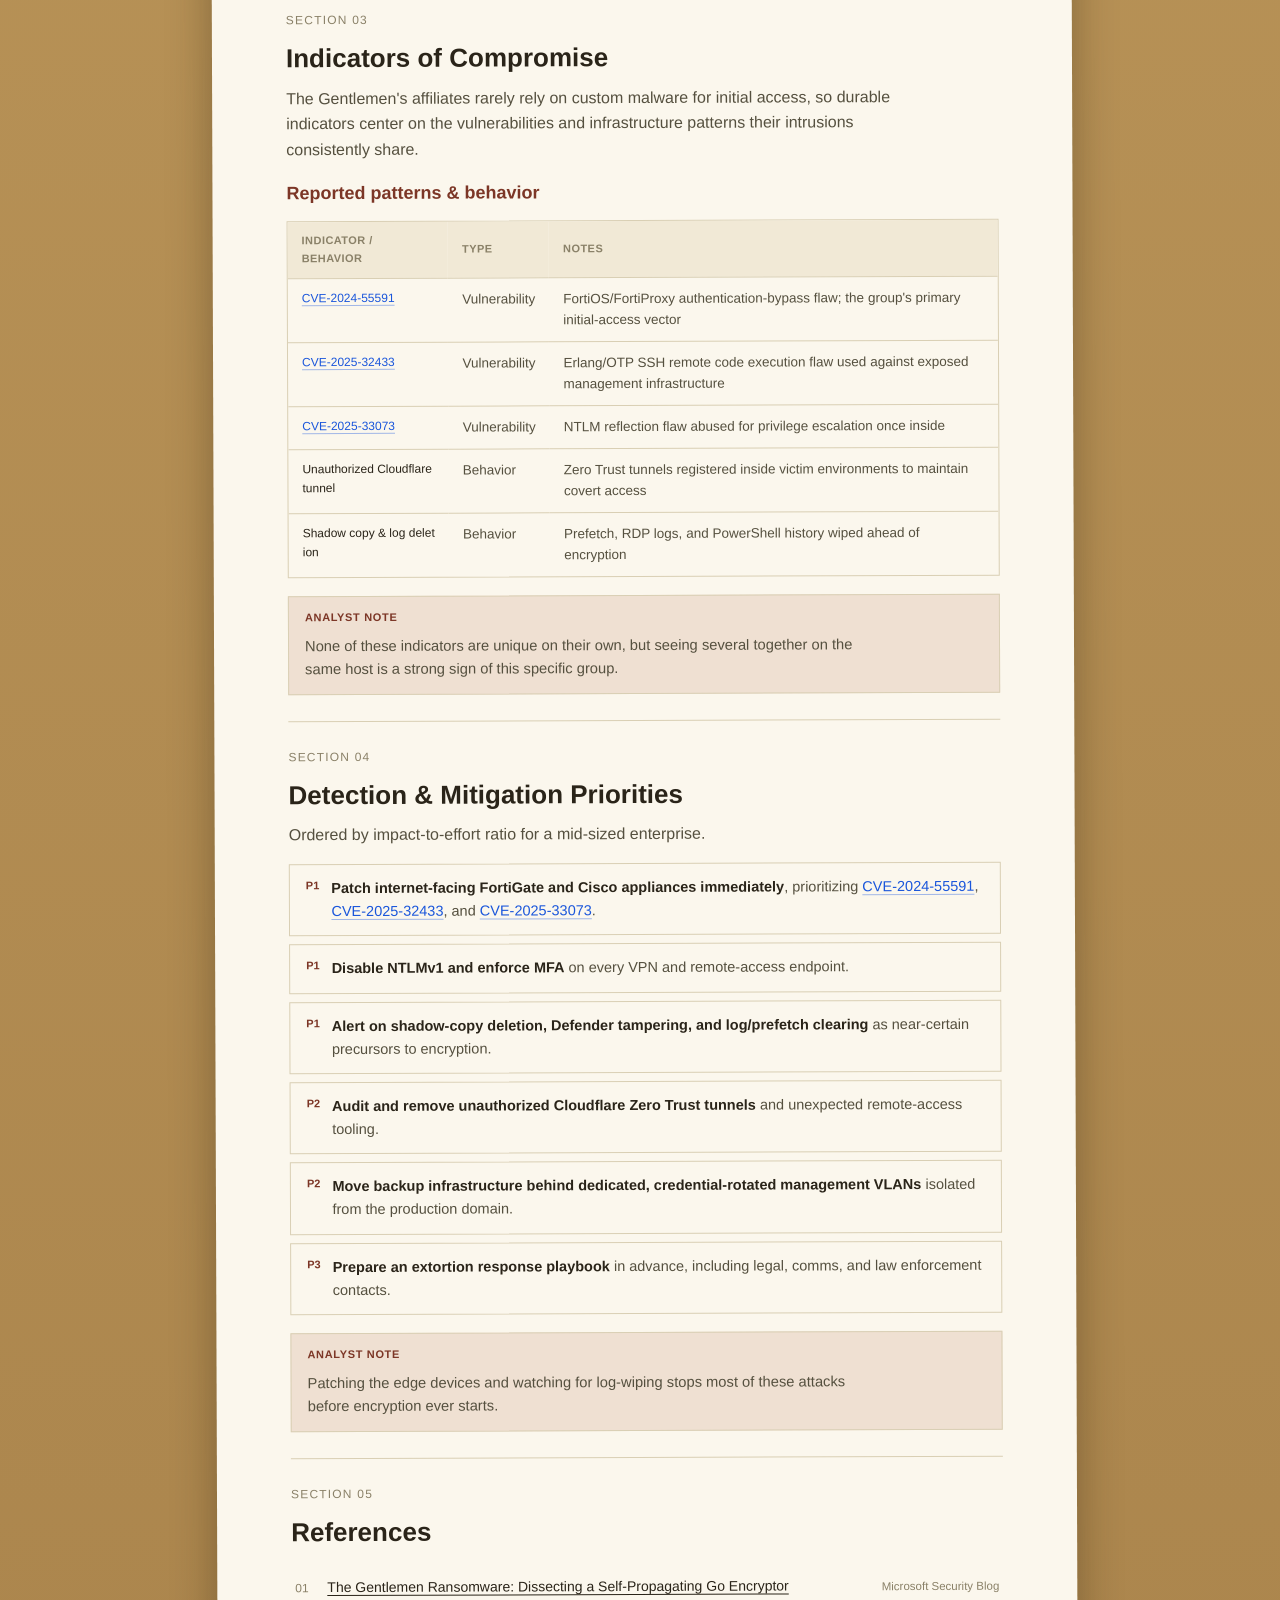
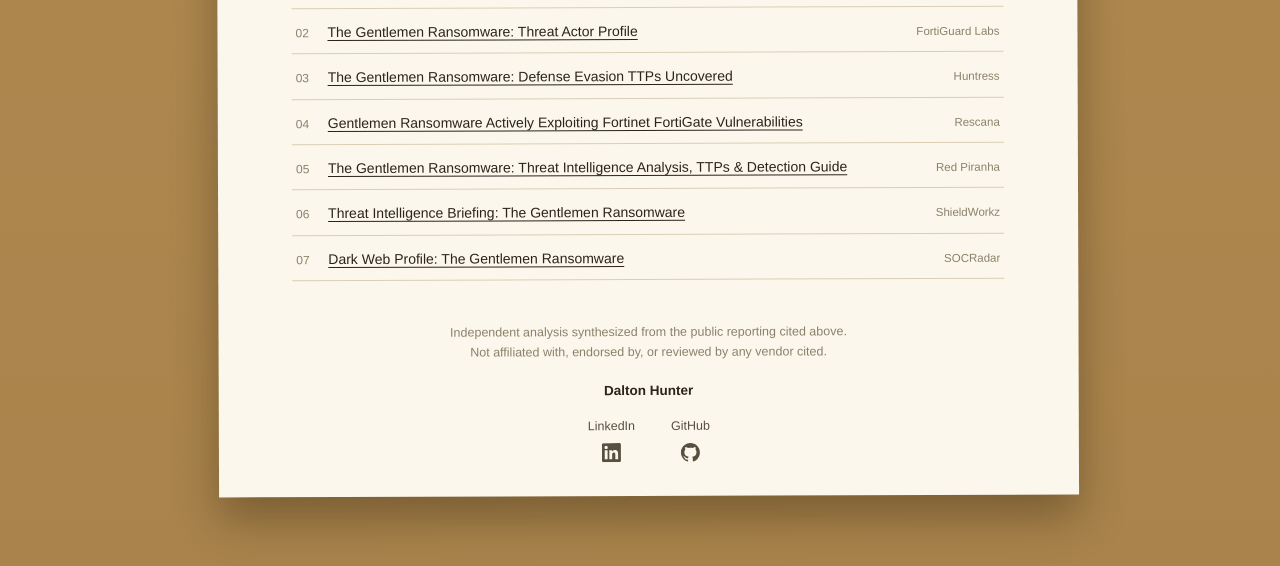
==== commit 6aaf1cd6: "Add styles for key findings and update actor profile Added a new style section for key findings and " ====
--- a/gentlemen/index.html
+++ b/gentlemen/index.html
@@ -82,32 +82,73 @@
 
         </section>
 
+<style>
+  /* Key Findings grid */
+  .key-findings {
+    list-style: none;
+    margin: 6px 0 18px;
+    padding: 0;
+    border: 1px solid rgba(0,0,0,0.08);
+    border-radius: 6px;
+    overflow: hidden;
+    background: #f5f1e8;
+  }
+  .key-findings li {
+    display: grid;
+    grid-template-columns: 160px 1fr;
+    gap: 18px;
+    align-items: baseline;
+    margin: 0;
+    padding: 18px 20px;
+    border-left: 3px solid #8a3324;
+    background: #eeeae0;
+  }
+  .key-findings li:not(:last-child) {
+    border-bottom: 1px solid rgba(0,0,0,0.08);
+  }
+  .key-findings li strong {
+    font-size: 0.78rem;
+    letter-spacing: 0.04em;
+    text-transform: uppercase;
+    color: #1a1a1a;
+    font-weight: 700;
+  }
+  .key-findings li span {
+    color: #2b2b2b;
+    line-height: 1.5;
+  }
+  h3.kf-heading {
+    color: #8a3324;
+    font-weight: 700;
+    margin-bottom: 10px;
+  }
+  @media (max-width: 640px) {
+    .key-findings li {
+      grid-template-columns: 1fr;
+      gap: 4px;
+    }
+  }
+</style>
+
 <!-- ACTOR PROFILE -->
 <section id="profile">
-          <div class="eyebrow">Section 01</div>
-          <h2>Actor Profile</h2>
-
-          <h3>Origin &amp; structure</h3>
-          <ul class="scan-list">
-            <li>Founded mid-2025 by hastalamuerte (also linked to alias zeta88) after a public split from the Qilin RaaS program</li>
-            <li>Ran as a closed operation through the summer before opening an affiliate program in September 2025</li>
-            <li>Recruited affiliates who previously worked with Embargo, LockBit, Medusa, and BlackLock</li>
-          </ul>
-
-          <h3>Targeting philosophy</h3>
-          <ul class="scan-list">
-            <li>Researches targets before committing resources, unlike spray-and-pray ransomware crews</li>
-            <li>Favors organizations whose revenue and cyber-insurance coverage make a paid settlement likely</li>
-            <li>Initial access is almost entirely edge devices (unpatched FortiGate appliances) or purchased credentials, rarely phishing</li>
-          </ul>
-
-          <h3>Extortion model</h3>
-          <ul class="scan-list">
-            <li>Standard double extortion: data exfiltrated before encryption, leak-site posting backs the demand</li>
-            <li>Ransom demands reportedly calibrated to a victim's likely insurance ceiling using firmographic revenue data</li>
-            <li>Affiliates keep up to 90-93% of proceeds, an unusually generous split built to pull talent from rival programs</li>
-          </ul>
-        </section>
+  <div class="eyebrow">Section 01</div>
+  <h2>Actor Profile</h2>
+  <h3 class="kf-heading">Key Findings</h3>
+  <ul class="key-findings">
+    <li><strong>Origin</strong><span>Ransomware-as-a-service operation founded mid-2025 by hastalamuerte after a public split from the Qilin RaaS program.</span></li>
+    
+    <li><strong>Primary Target</strong><span>Organizations whose revenue and cyber-insurance coverage make a paid settlement likely, selected through pre-attack research rather than opportunistic targeting.</span></li>
+    
+    <li><strong>Initial Access</strong><span>Almost entirely unpatched FortiGate/Cisco edge devices or purchased credentials from infostealer-log markets, rarely phishing.</span></li>
+    
+    <li><strong>Primary Objective</strong><span>Double-extortion ransomware: data exfiltrated before encryption, with demands calibrated to a victim's likely insurance ceiling.</span></li>
+    
+    <li><strong>Operating Method</strong><span>Fast-moving affiliate model using native Windows tools, log/shadow-copy wiping, and a self-propagating custom Go encryptor pushed domain-wide via GPO.</span></li>
+    
+    <li><strong>Defense Priorities</strong><span>Patch internet-facing Fortinet/Cisco appliances, enforce MFA, alert on shadow-copy deletion and Defender tampering, and audit unauthorized Cloudflare tunnels.</span></li>
+  </ul>
+</section>
 
         <!-- TTPs / KILL CHAIN -->
         <section id="ttps">
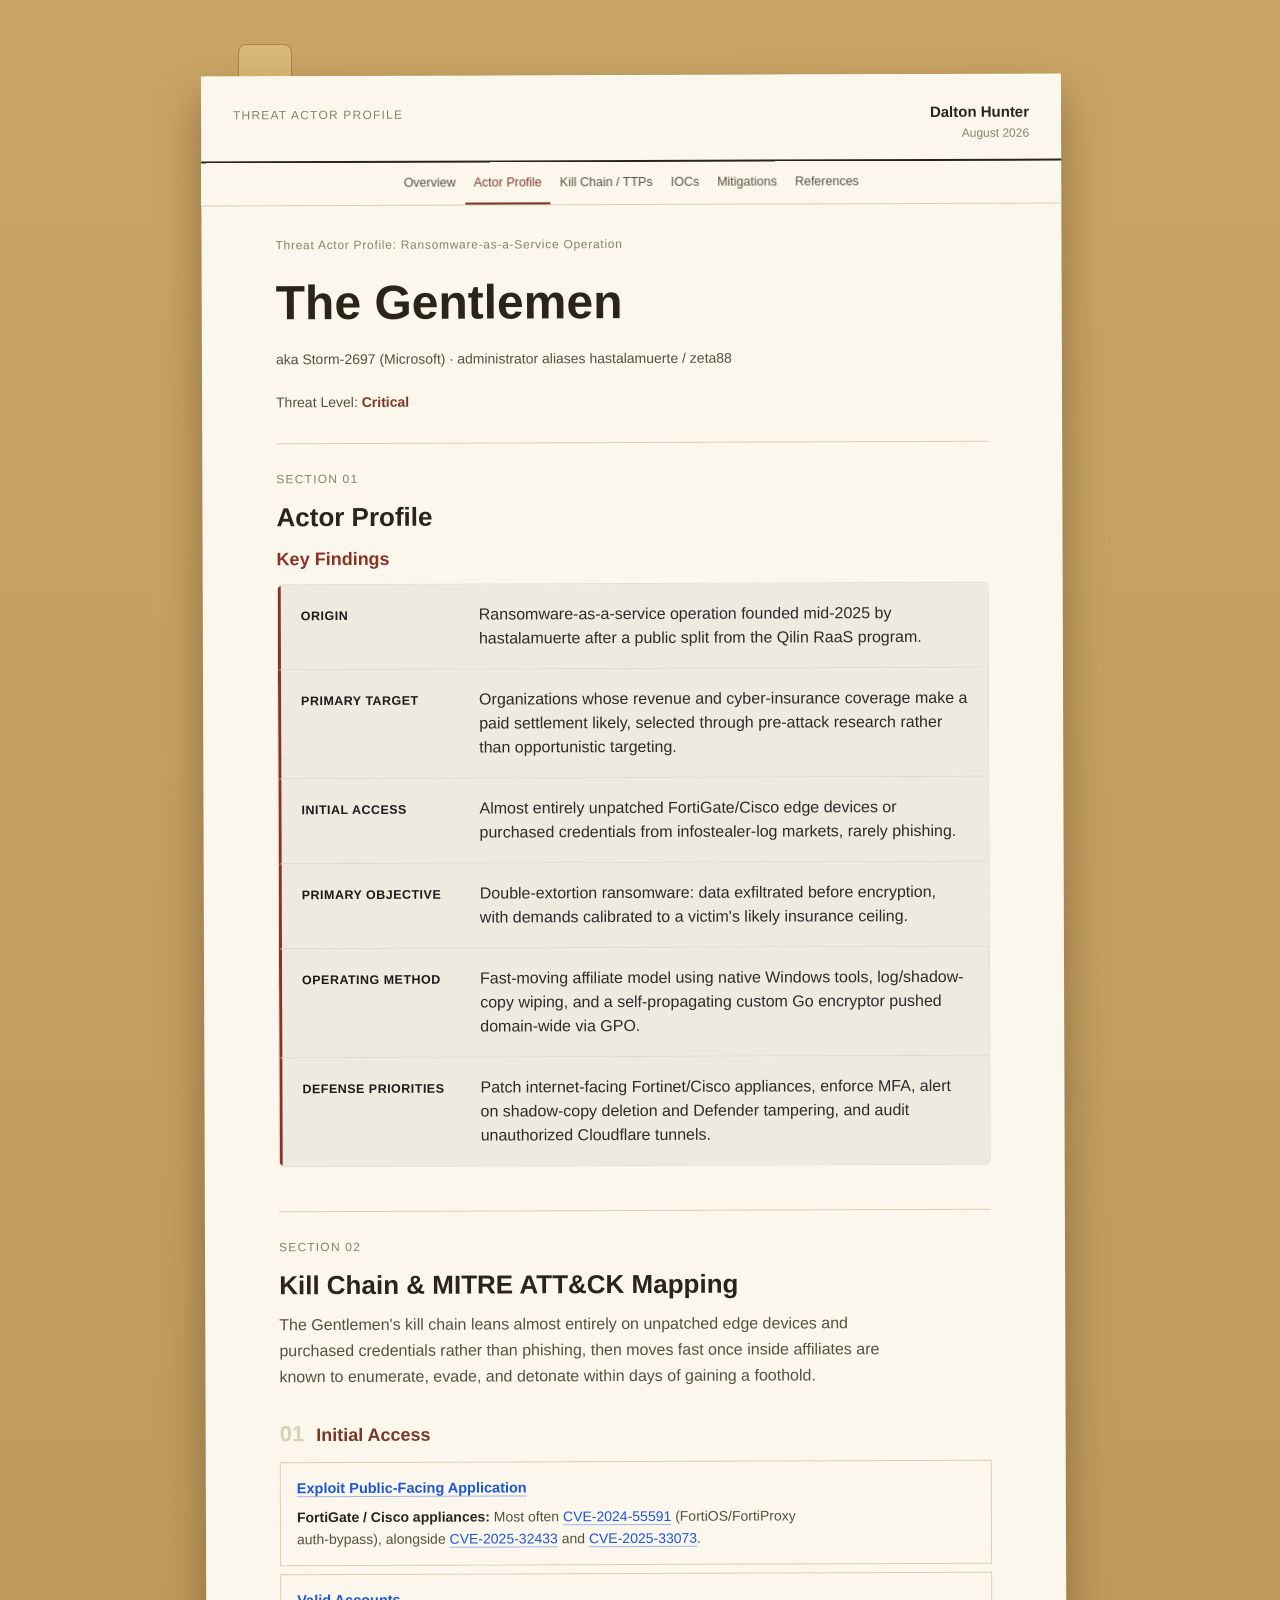
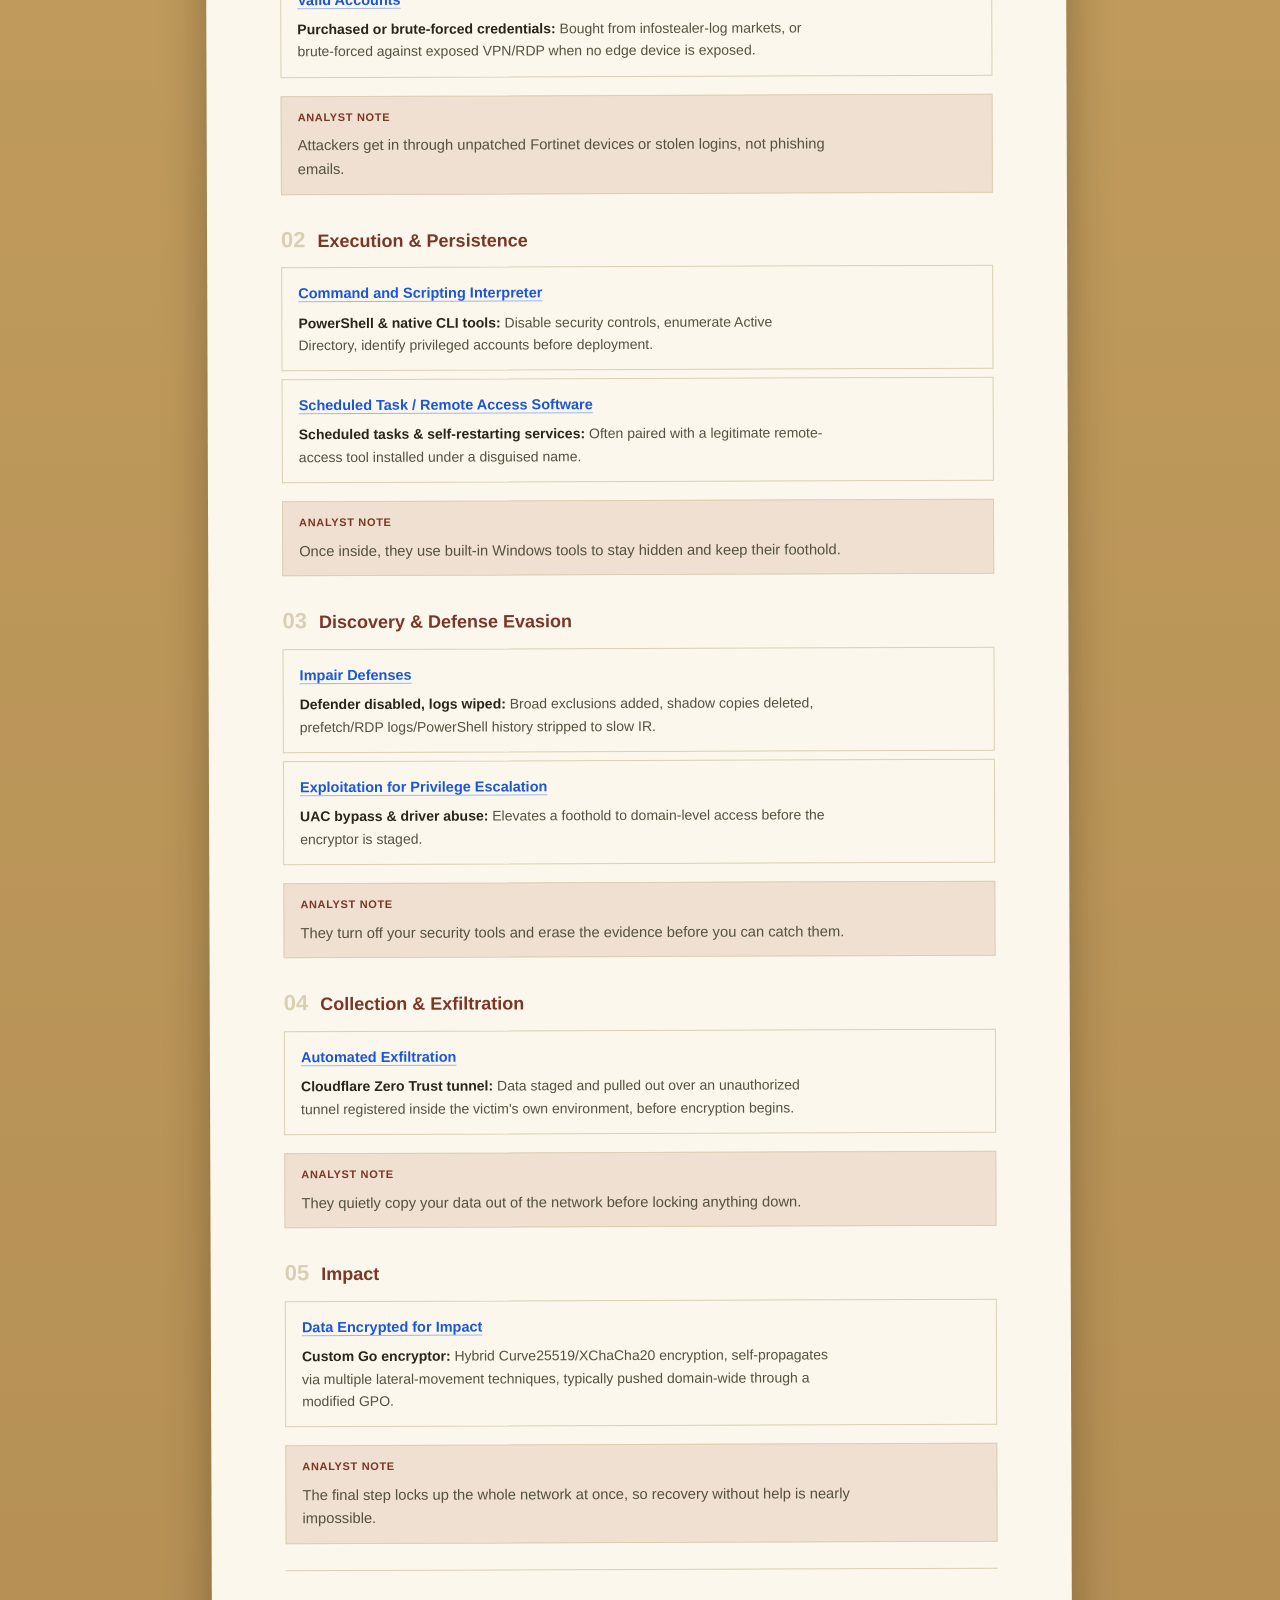
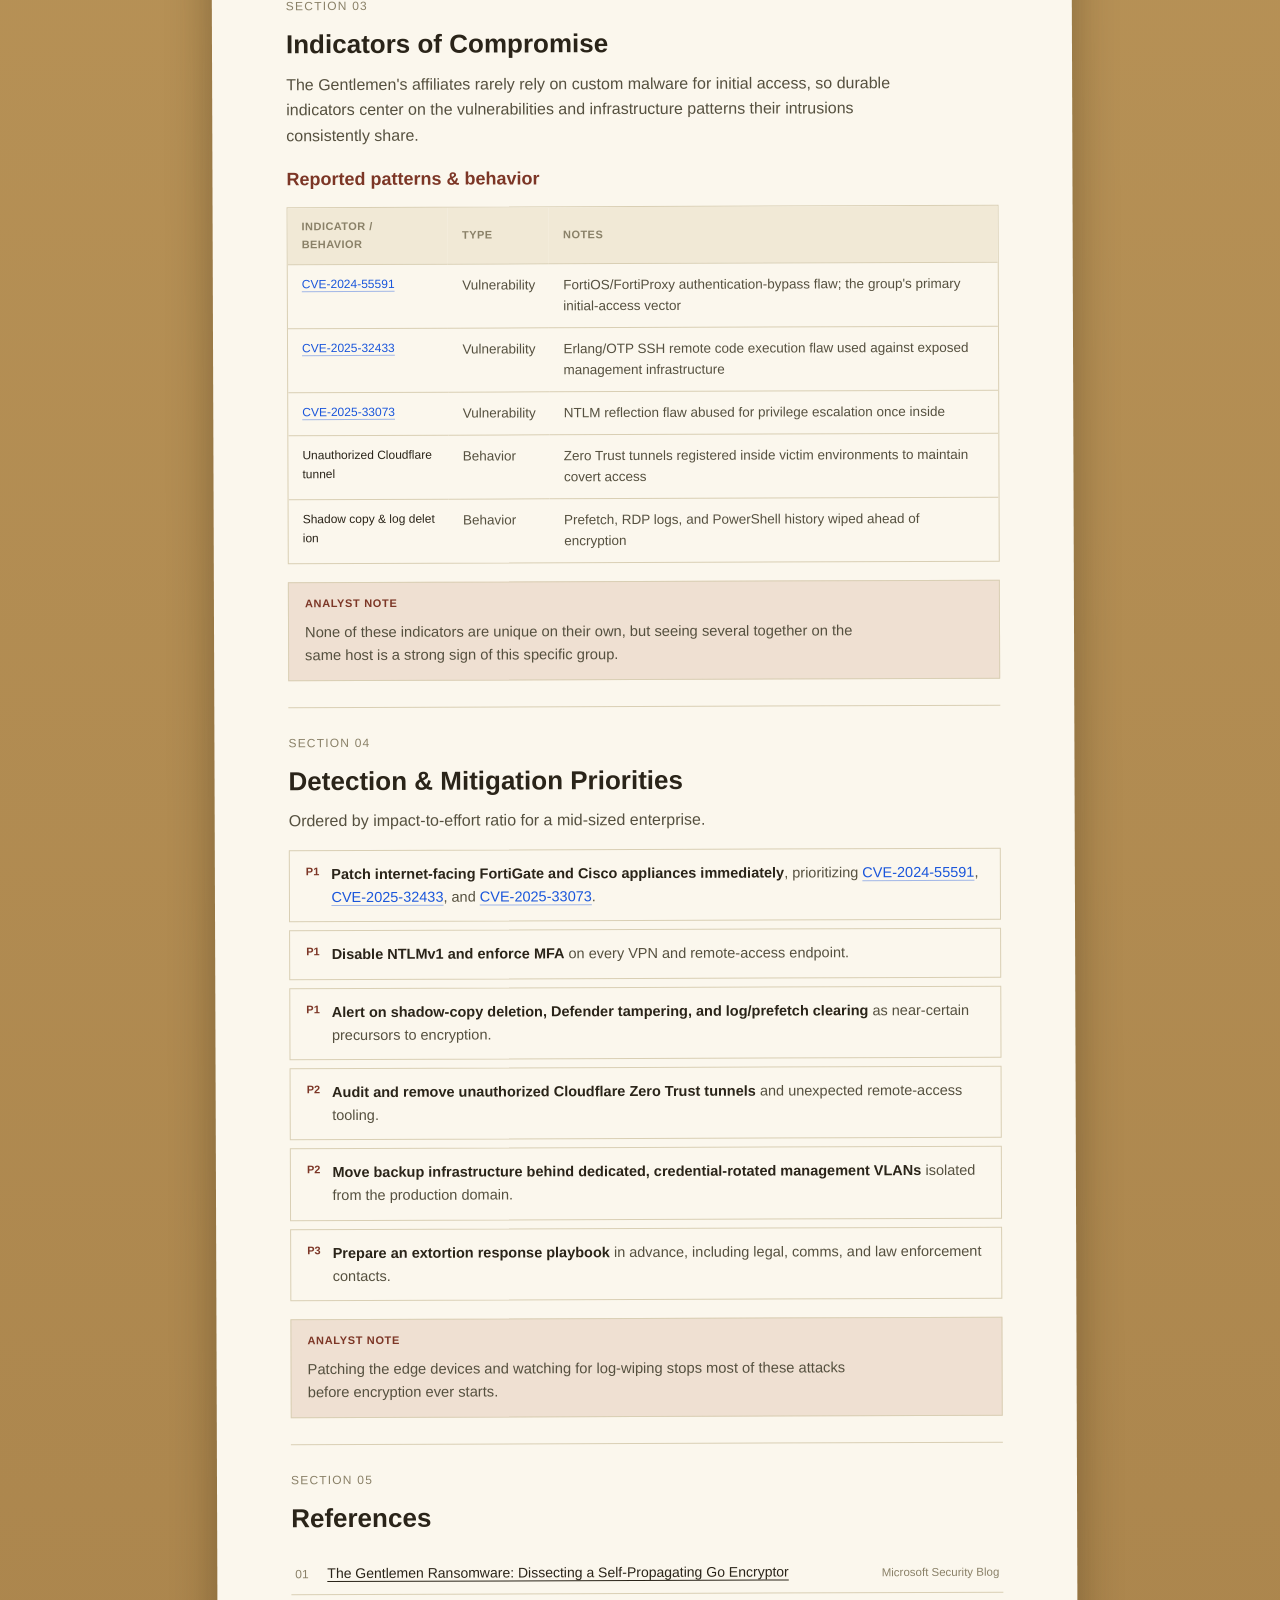
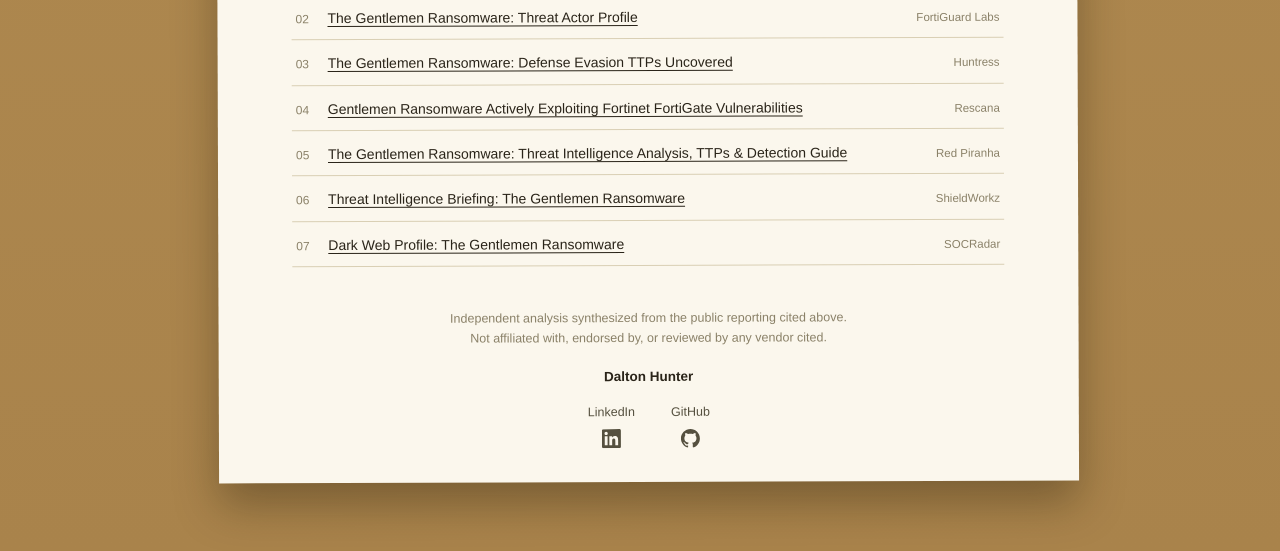
==== commit 0bd33793: "Remove name from folder tab in index.html Removed the name 'Dalton Hunter' from the folder tab." ====
--- a/gentlemen/index.html
+++ b/gentlemen/index.html
@@ -47,7 +47,7 @@
 <div class="desk">
   <div class="folder-wrap">
 
-    <div class="folder-tab">Dalton Hunter</div>
+    <div class="folder-tab"></div>
 
     <div class="paper">
 
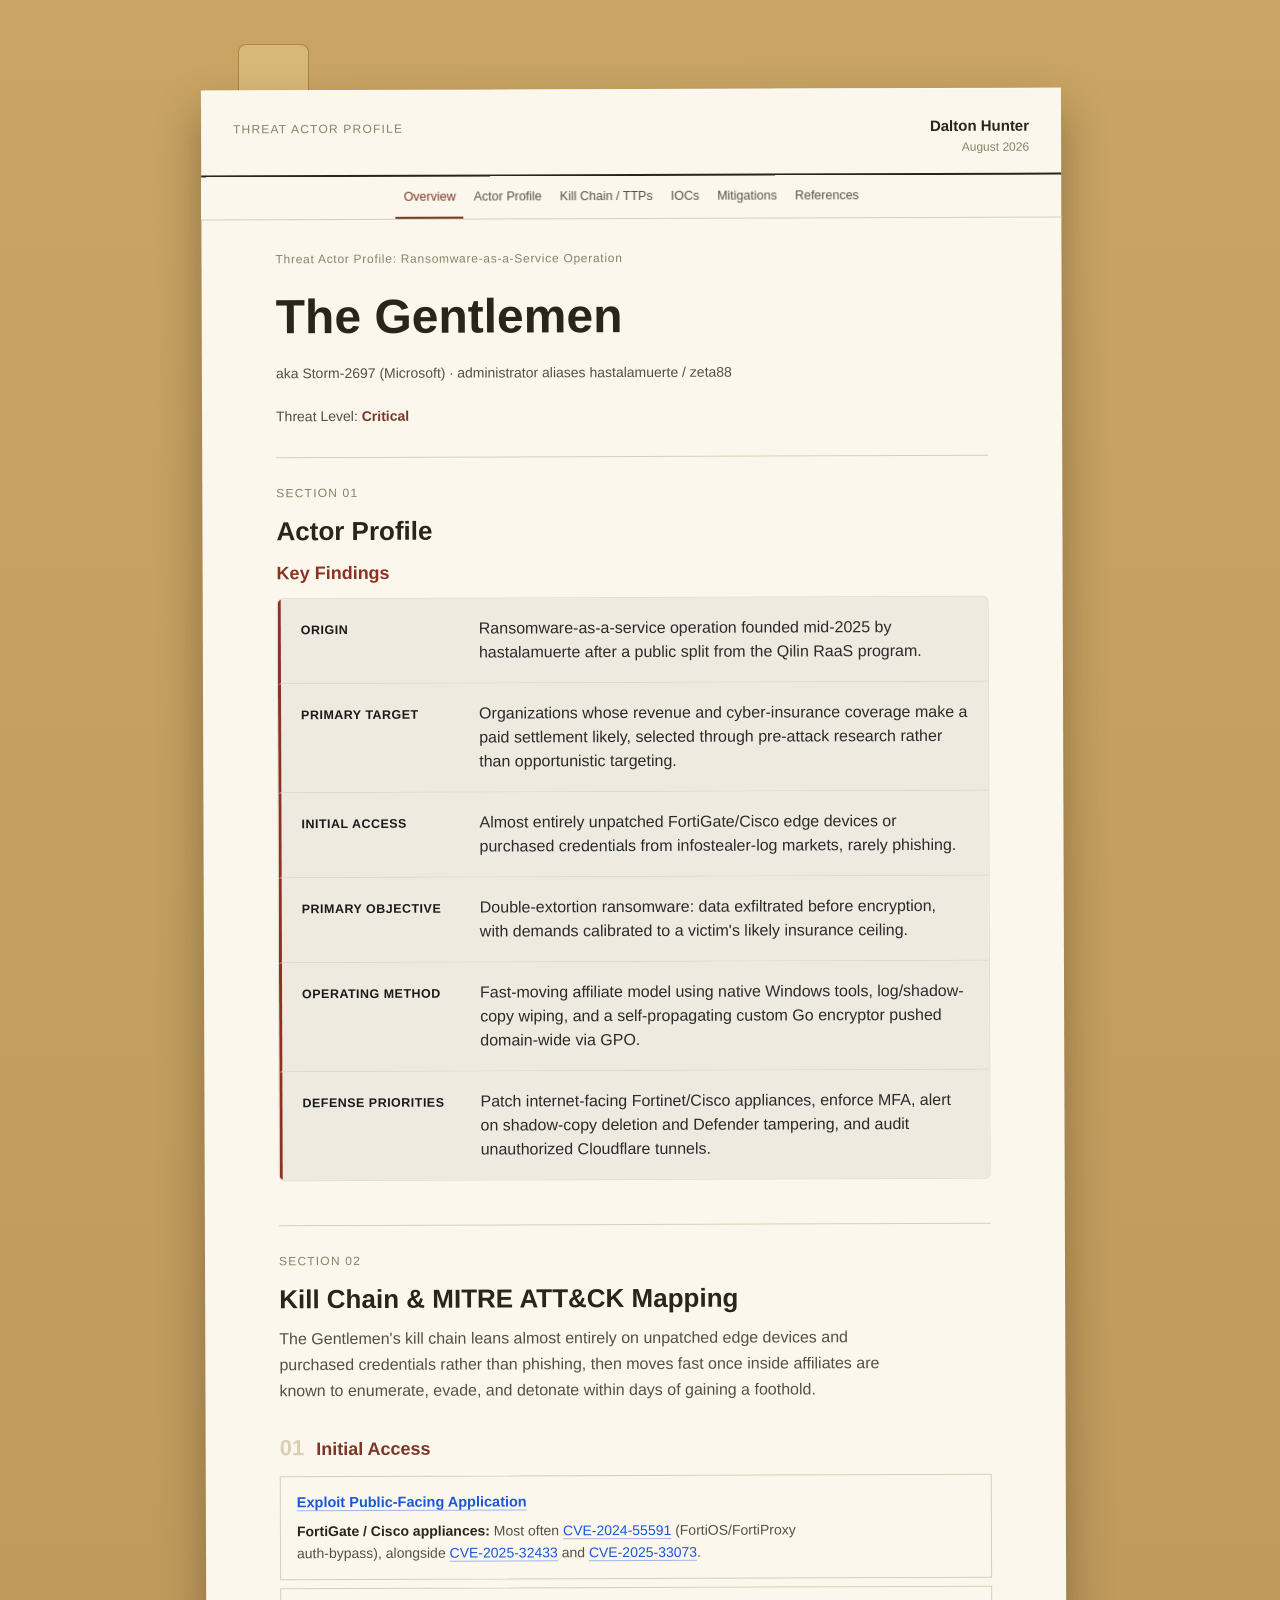
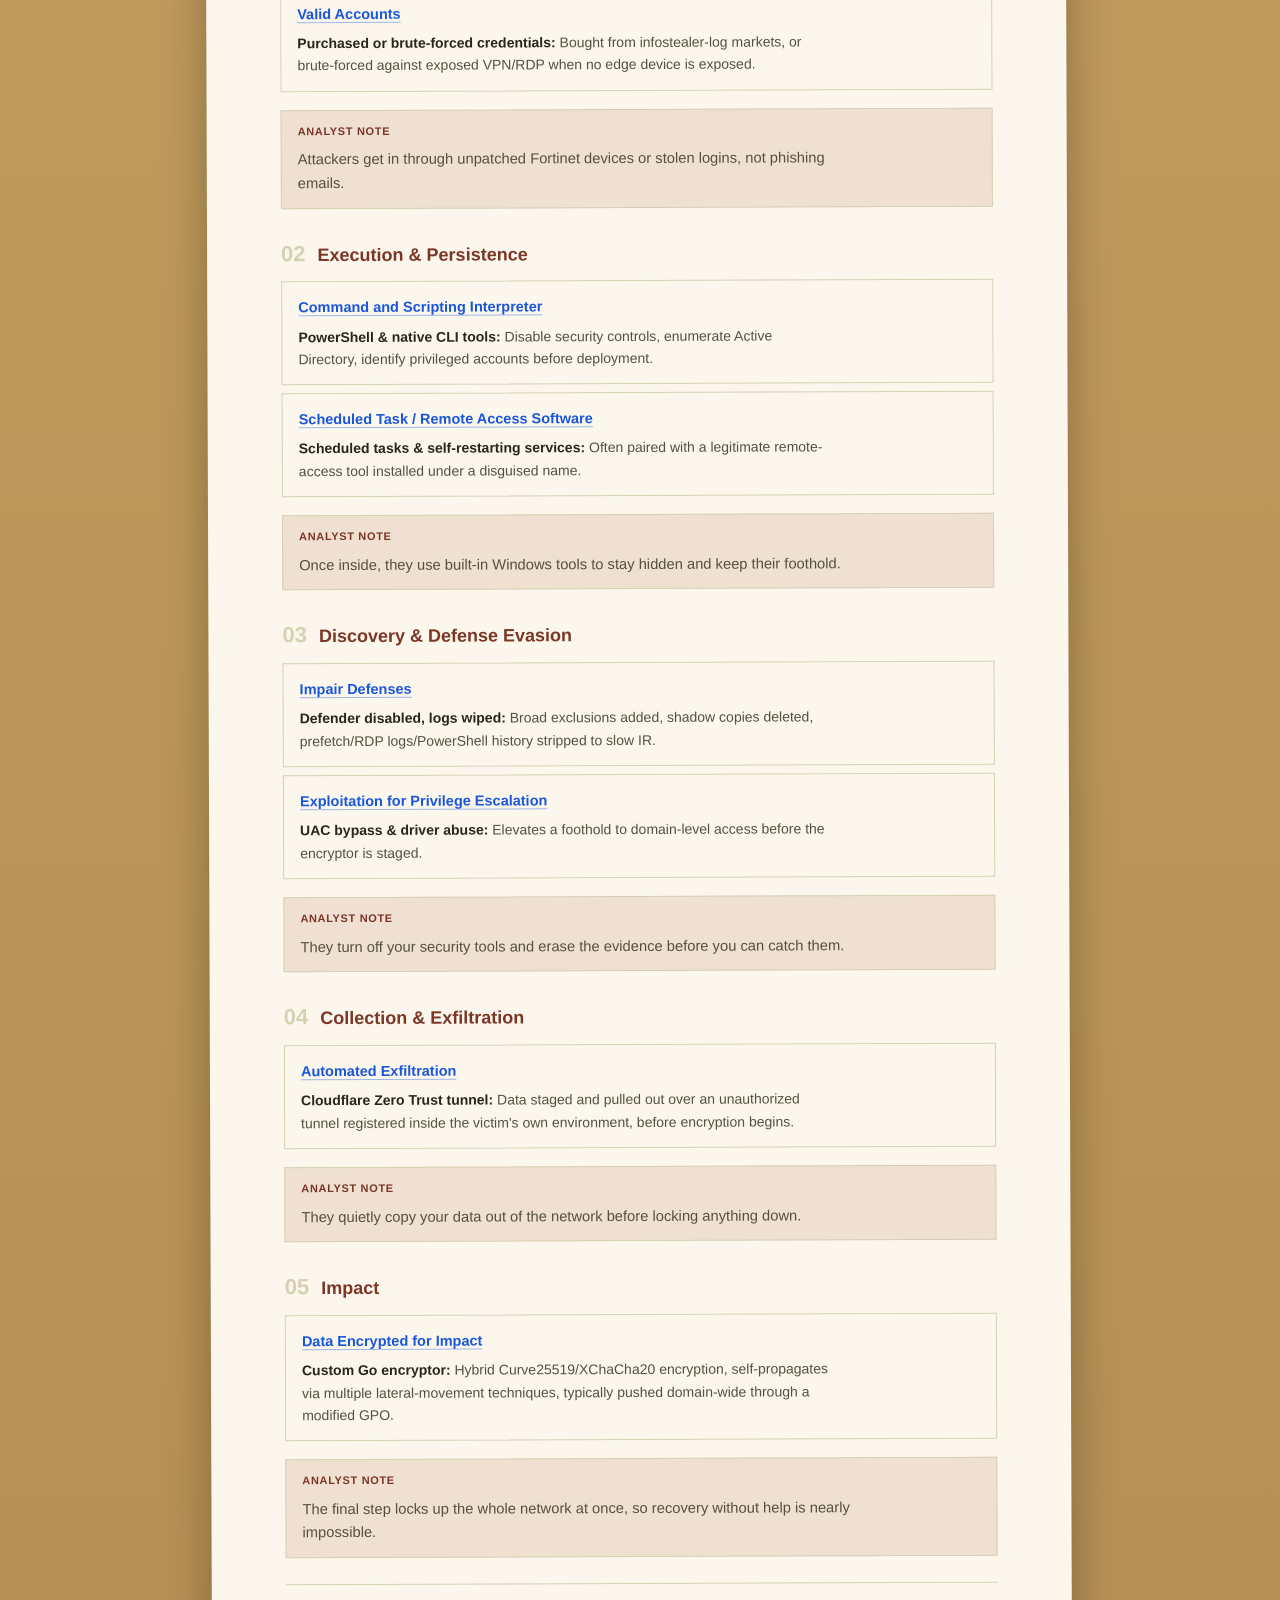
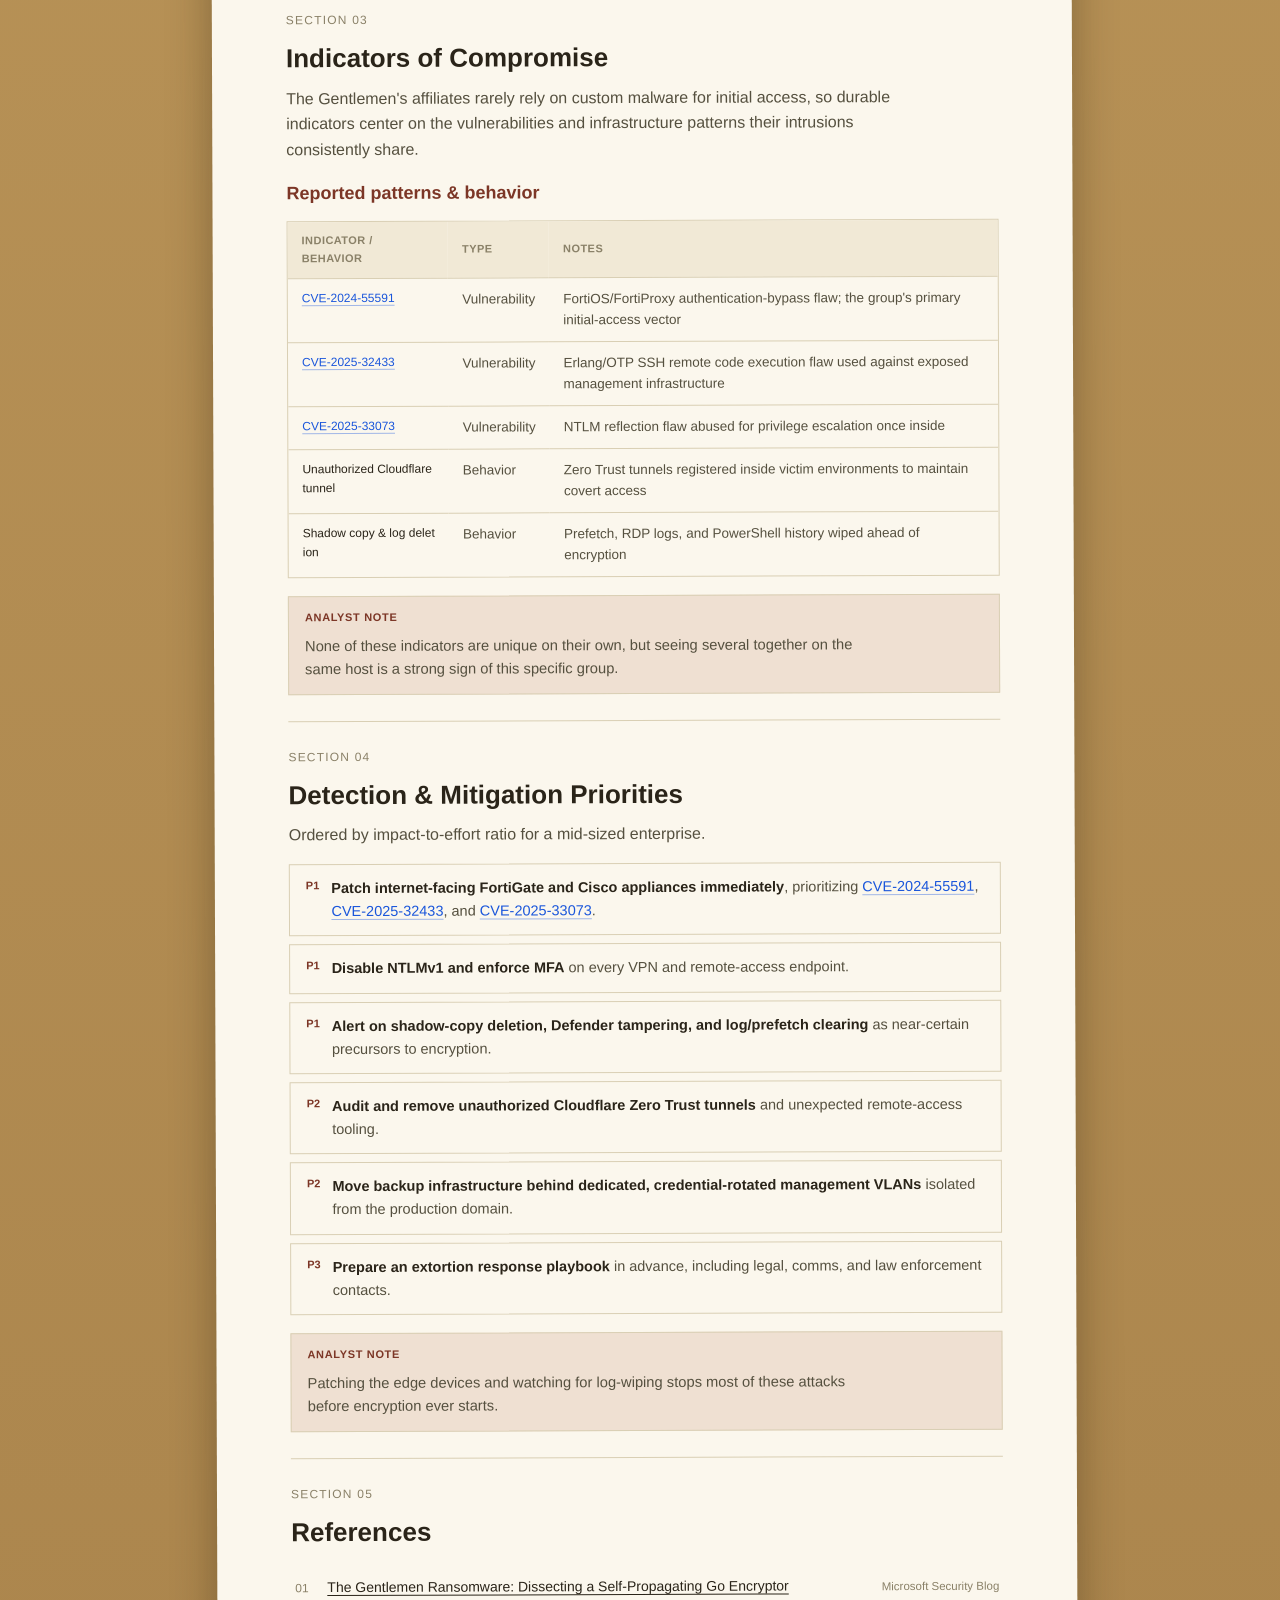
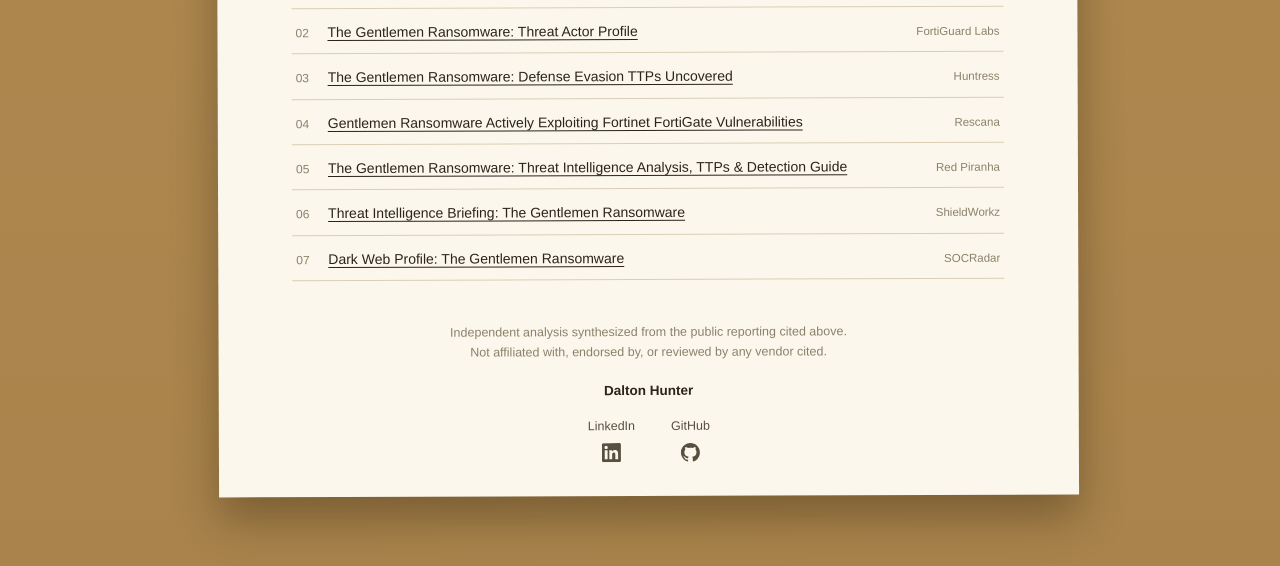
==== commit 7f811b5d: "Add non-breaking spaces to folder tab" ====
--- a/gentlemen/index.html
+++ b/gentlemen/index.html
@@ -47,7 +47,7 @@
 <div class="desk">
   <div class="folder-wrap">
 
-    <div class="folder-tab"></div>
+    <div class="folder-tab">&nbsp;&nbsp;&nbsp;&nbsp;</div>
 
     <div class="paper">
 
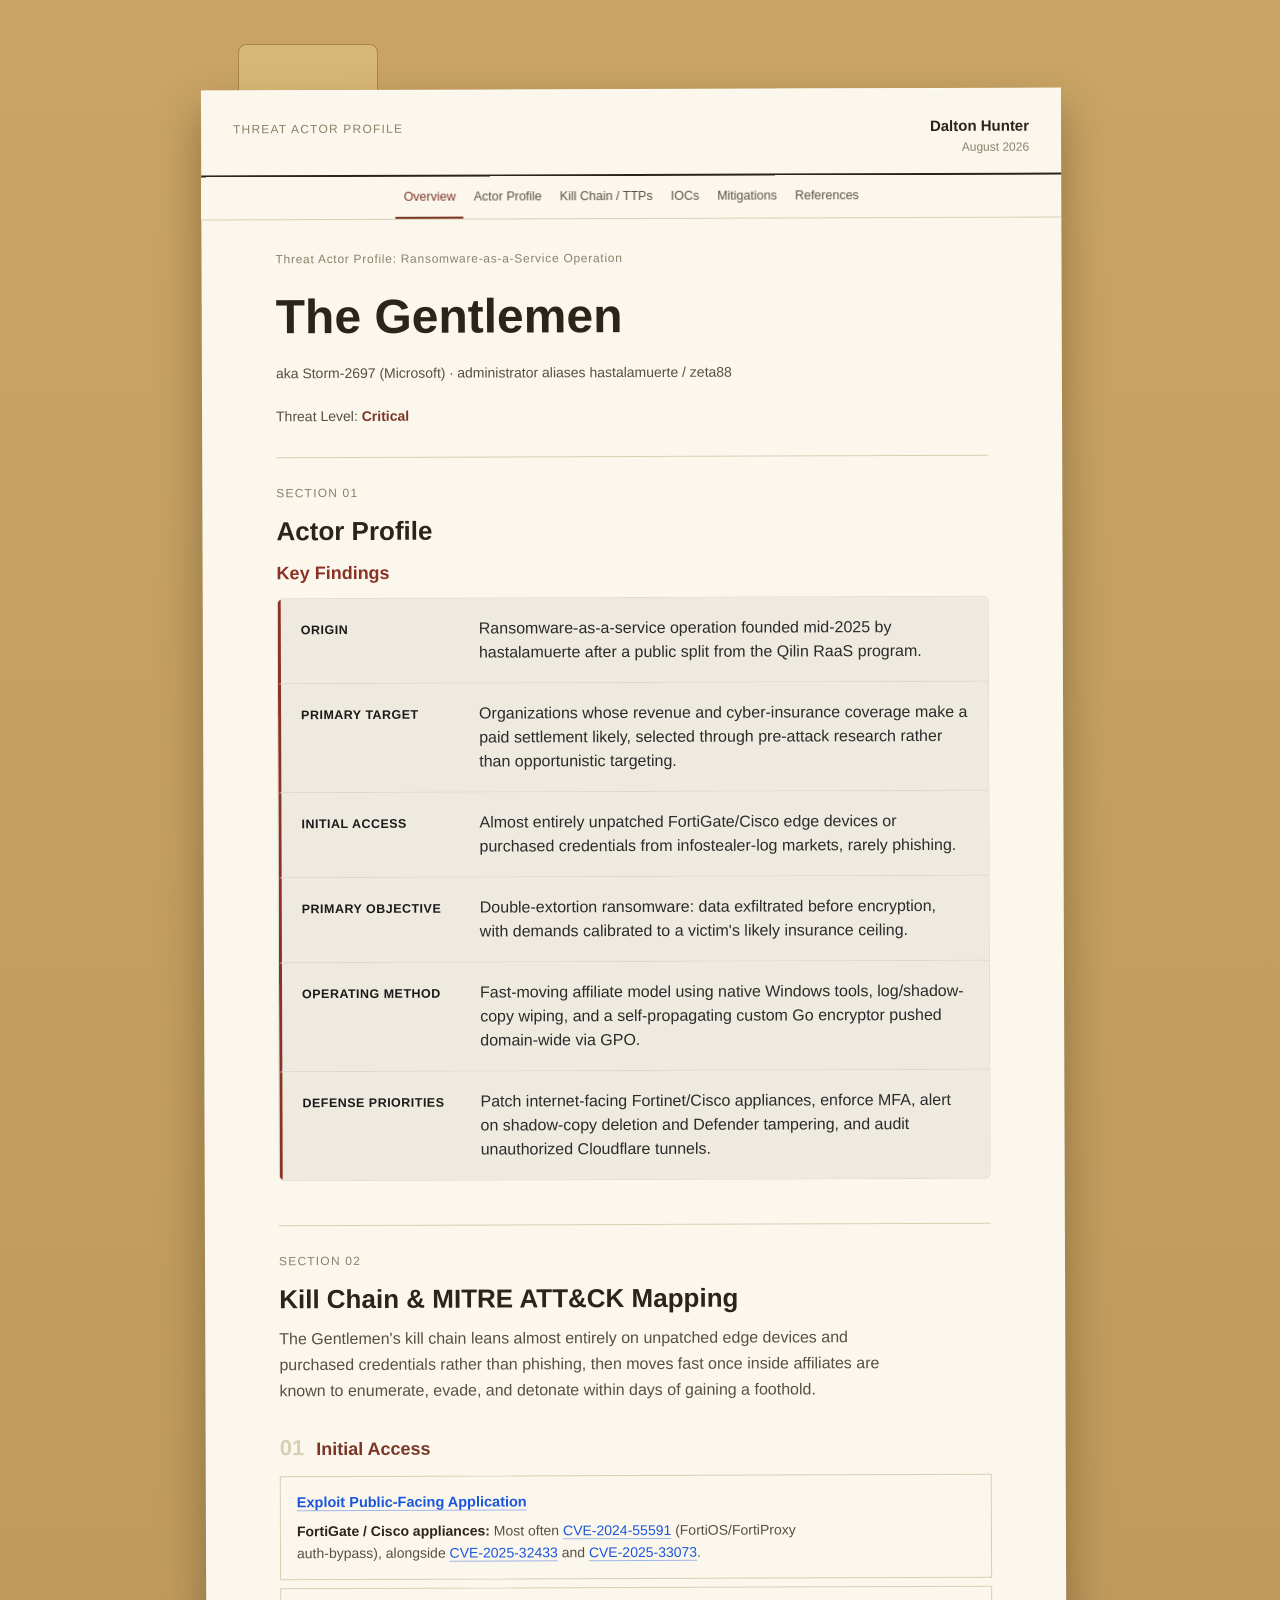
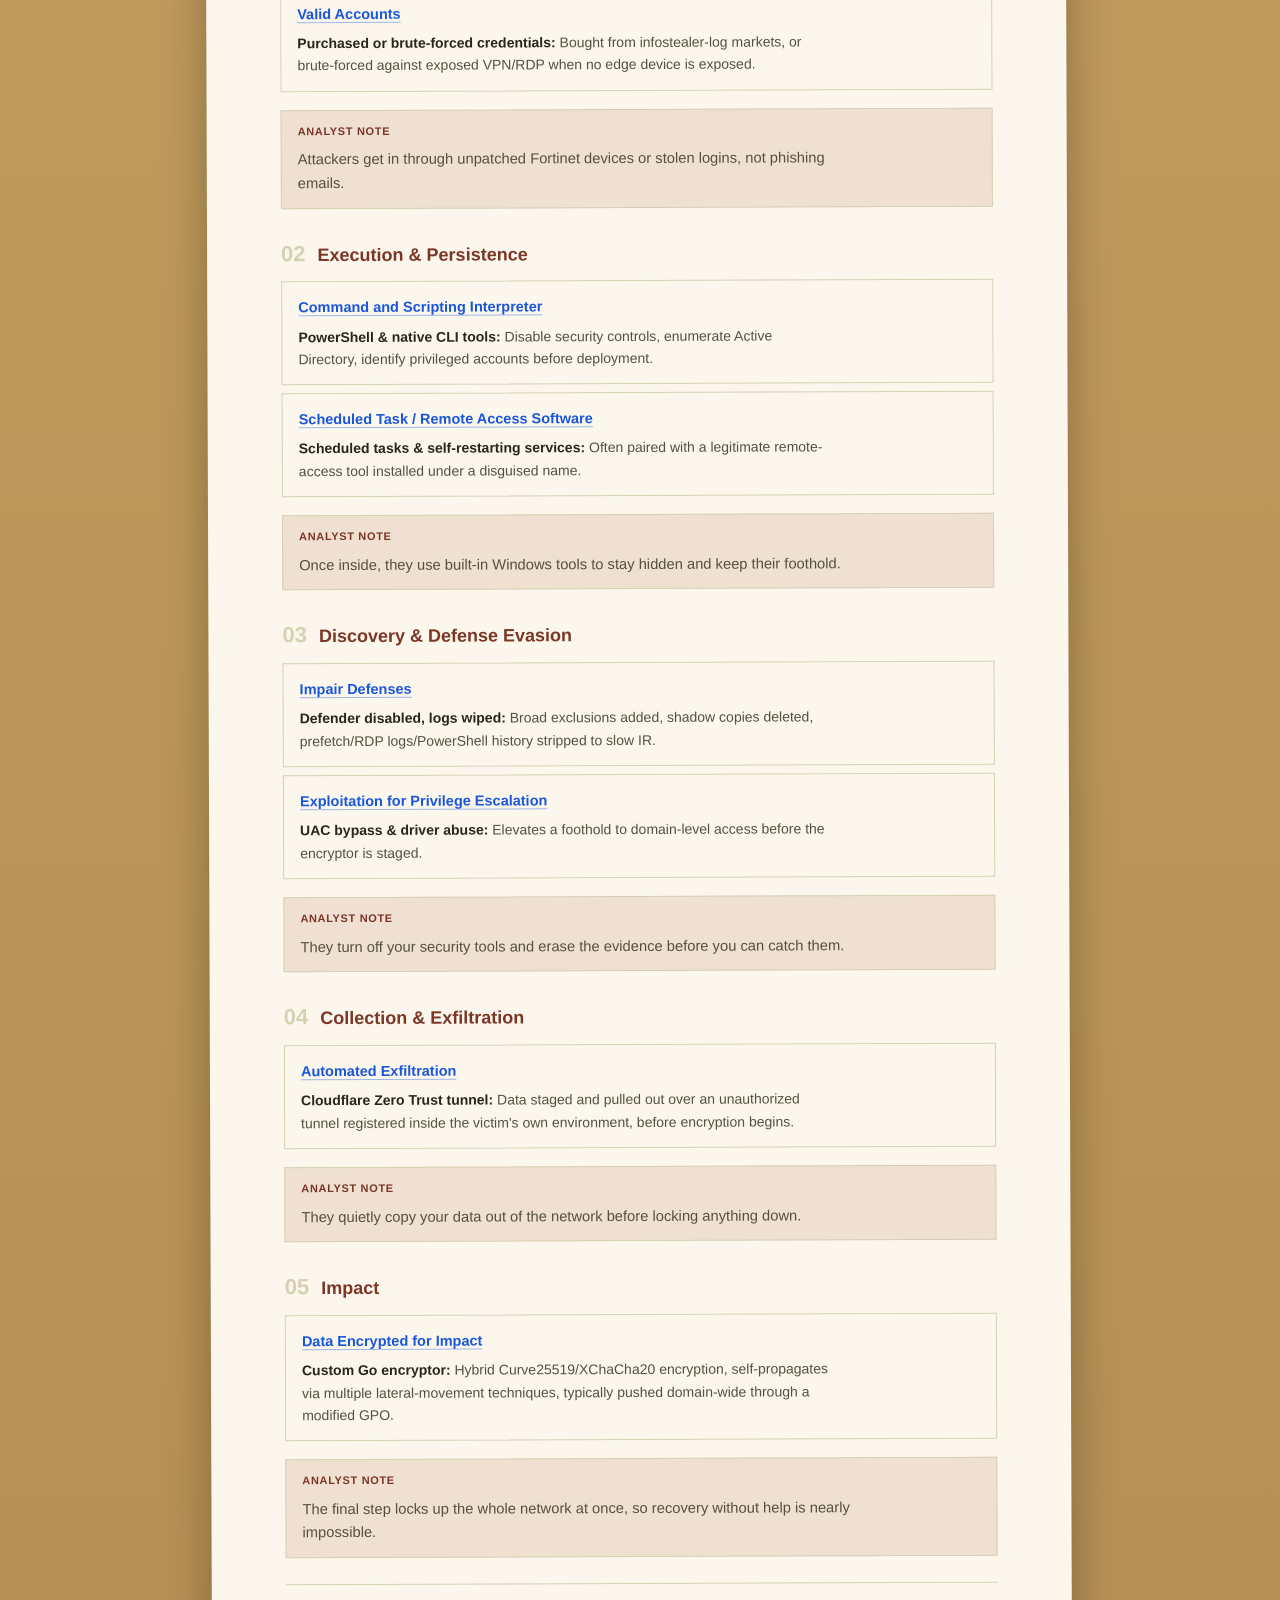
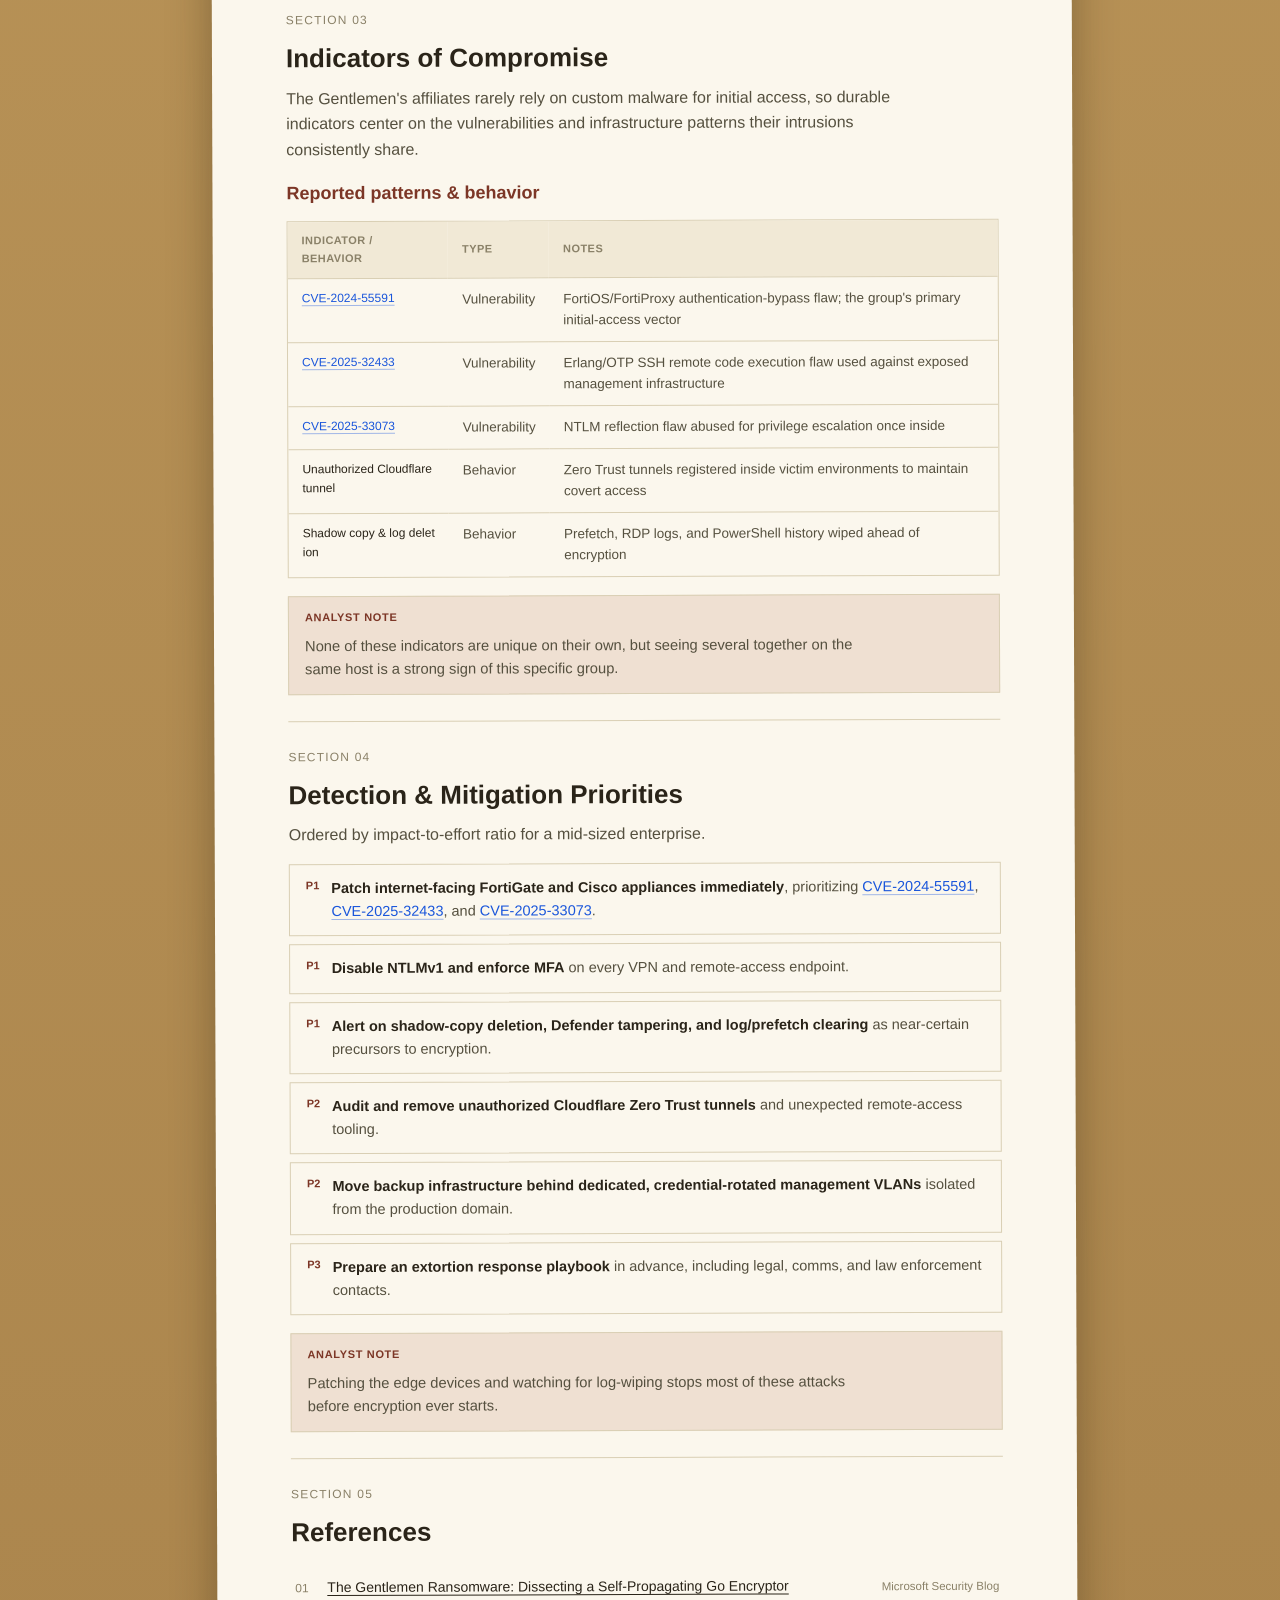
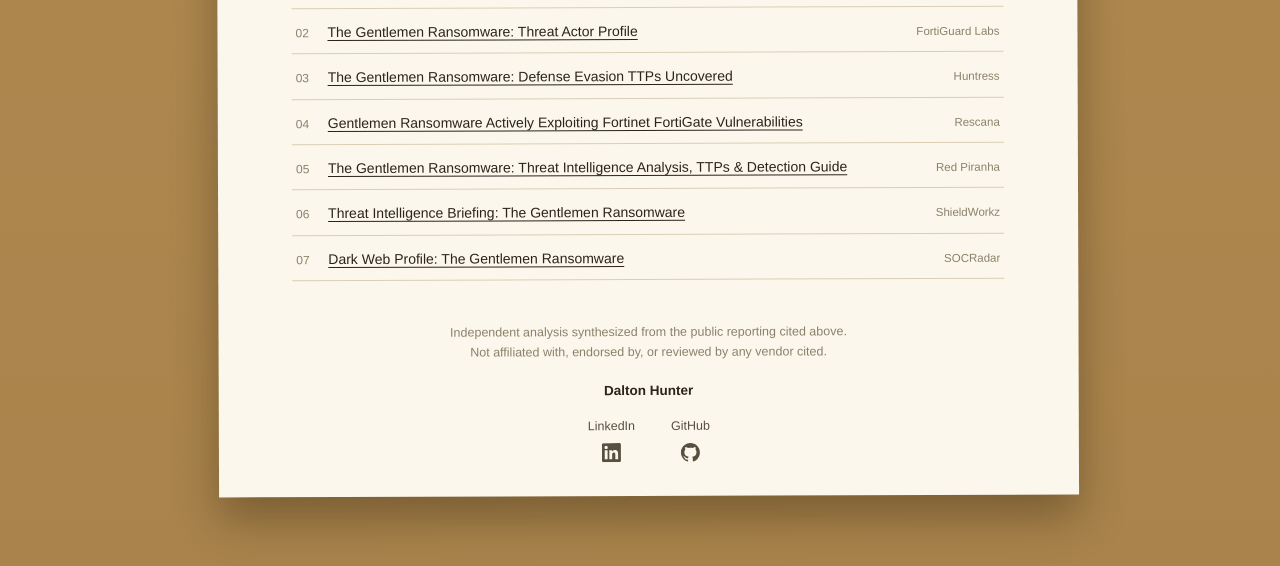
==== commit 9a8d0f4f: "Update folder tab with more non-breaking spaces Expanded the folder tab with additional non-breaking" ====
--- a/gentlemen/index.html
+++ b/gentlemen/index.html
@@ -47,7 +47,7 @@
 <div class="desk">
   <div class="folder-wrap">
 
-    <div class="folder-tab">&nbsp;&nbsp;&nbsp;&nbsp;</div>
+    <div class="folder-tab">&nbsp;&nbsp;&nbsp;&nbsp;&nbsp;&nbsp;&nbsp;&nbsp;&nbsp;&nbsp;&nbsp;&nbsp;&nbsp;&nbsp;&nbsp;&nbsp;&nbsp;&nbsp;&nbsp;&nbsp;</div>
 
     <div class="paper">
 
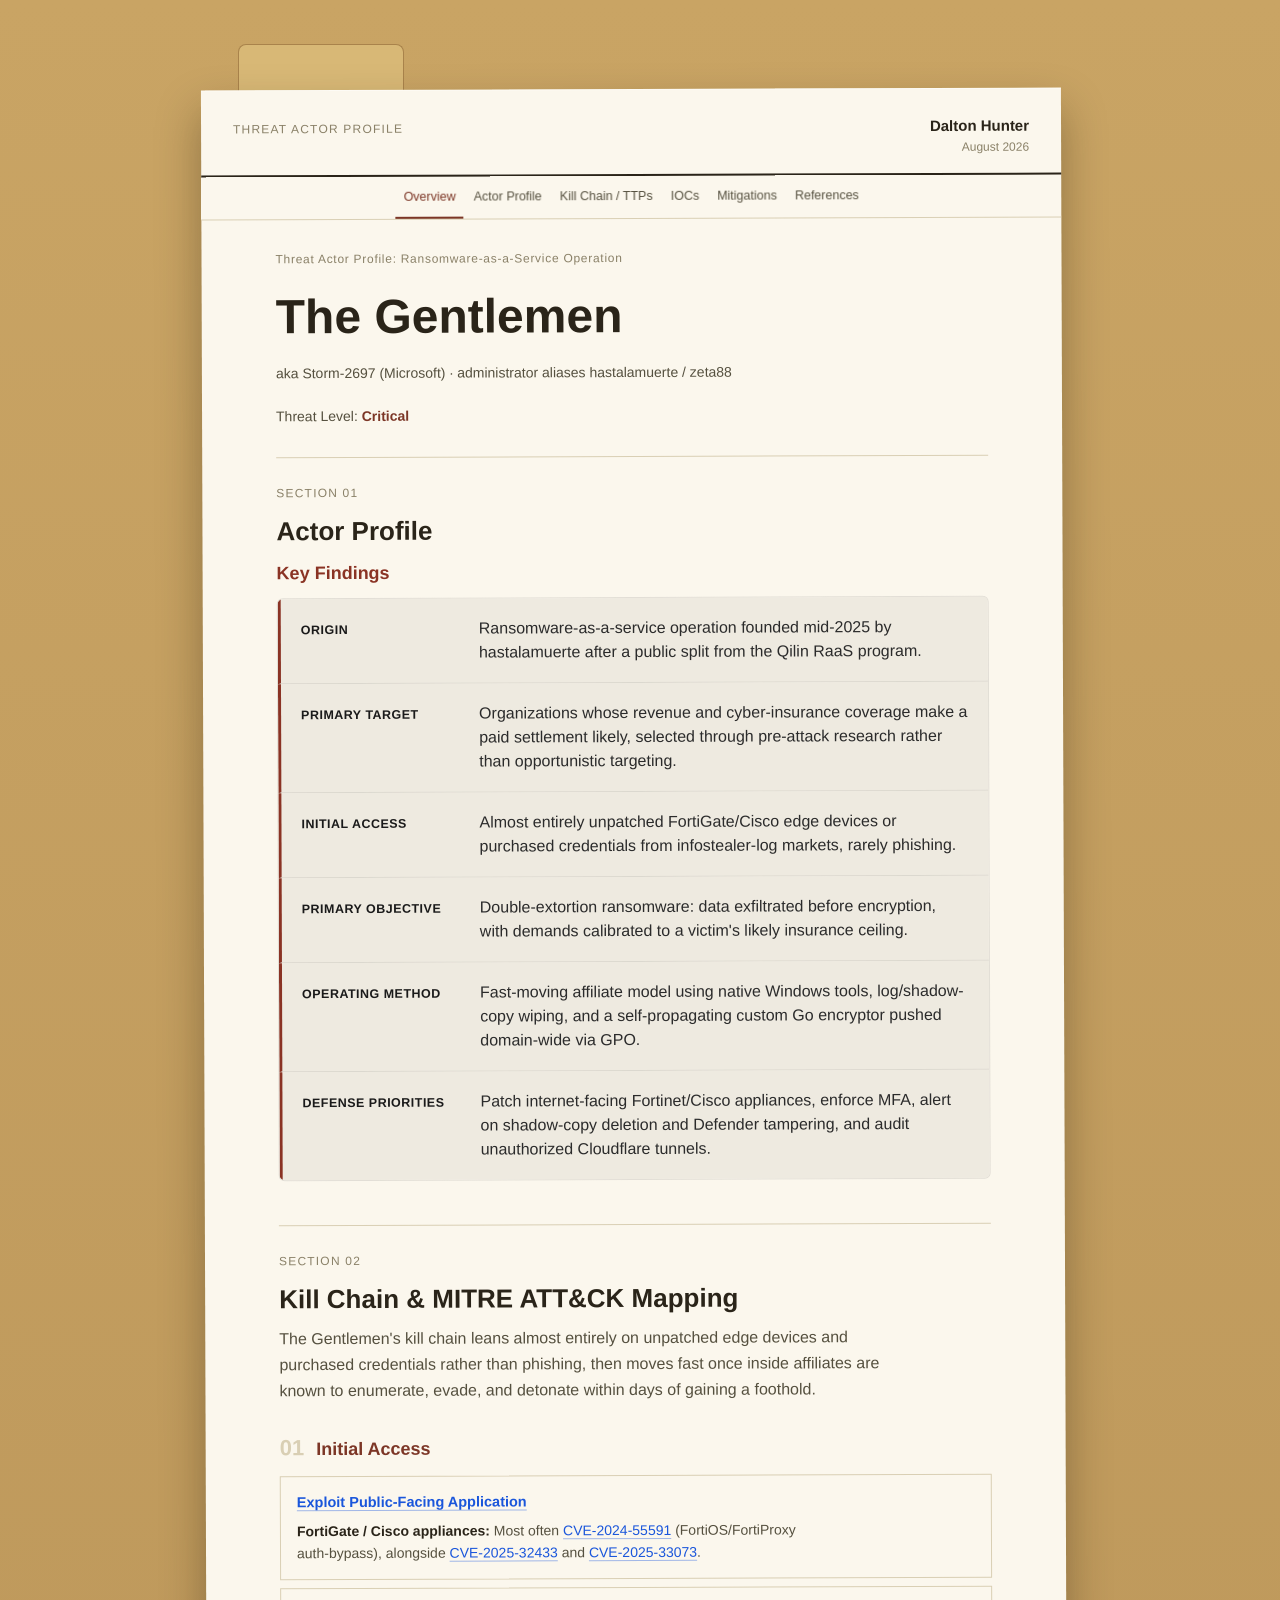
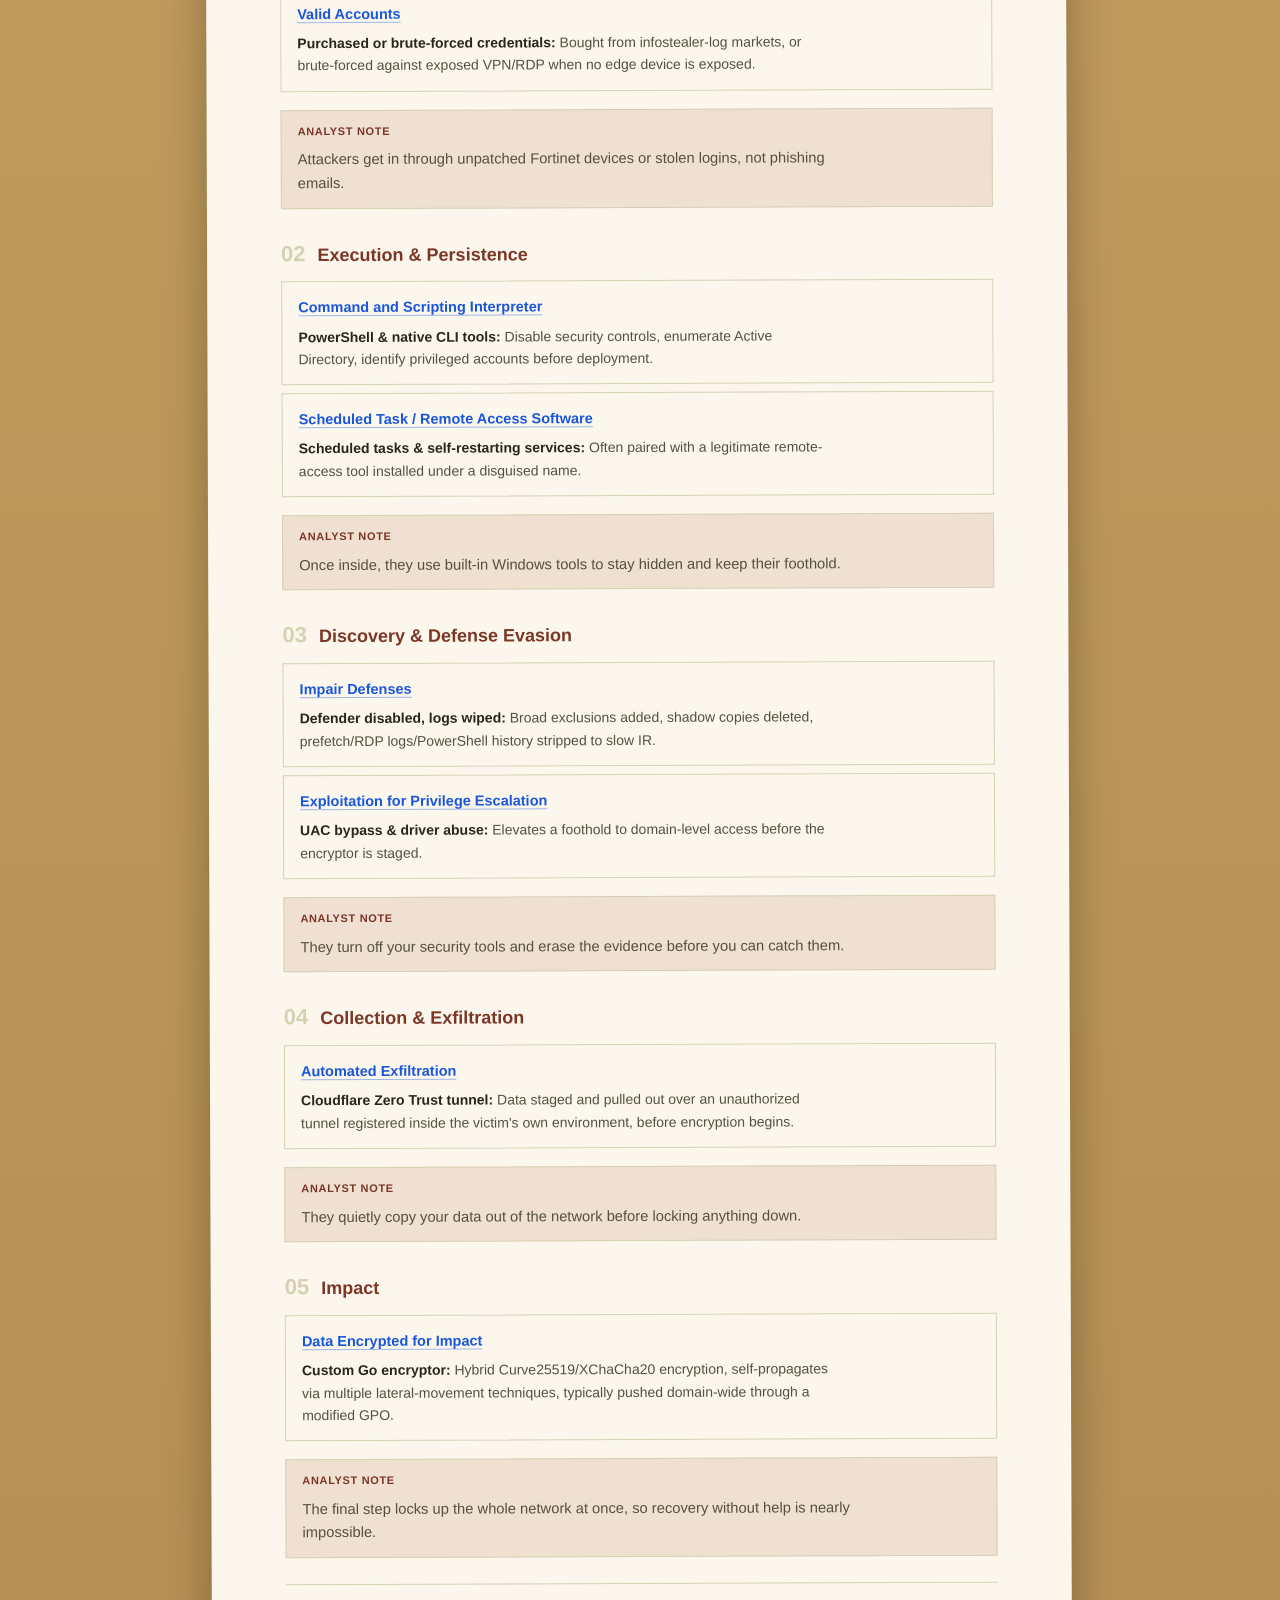
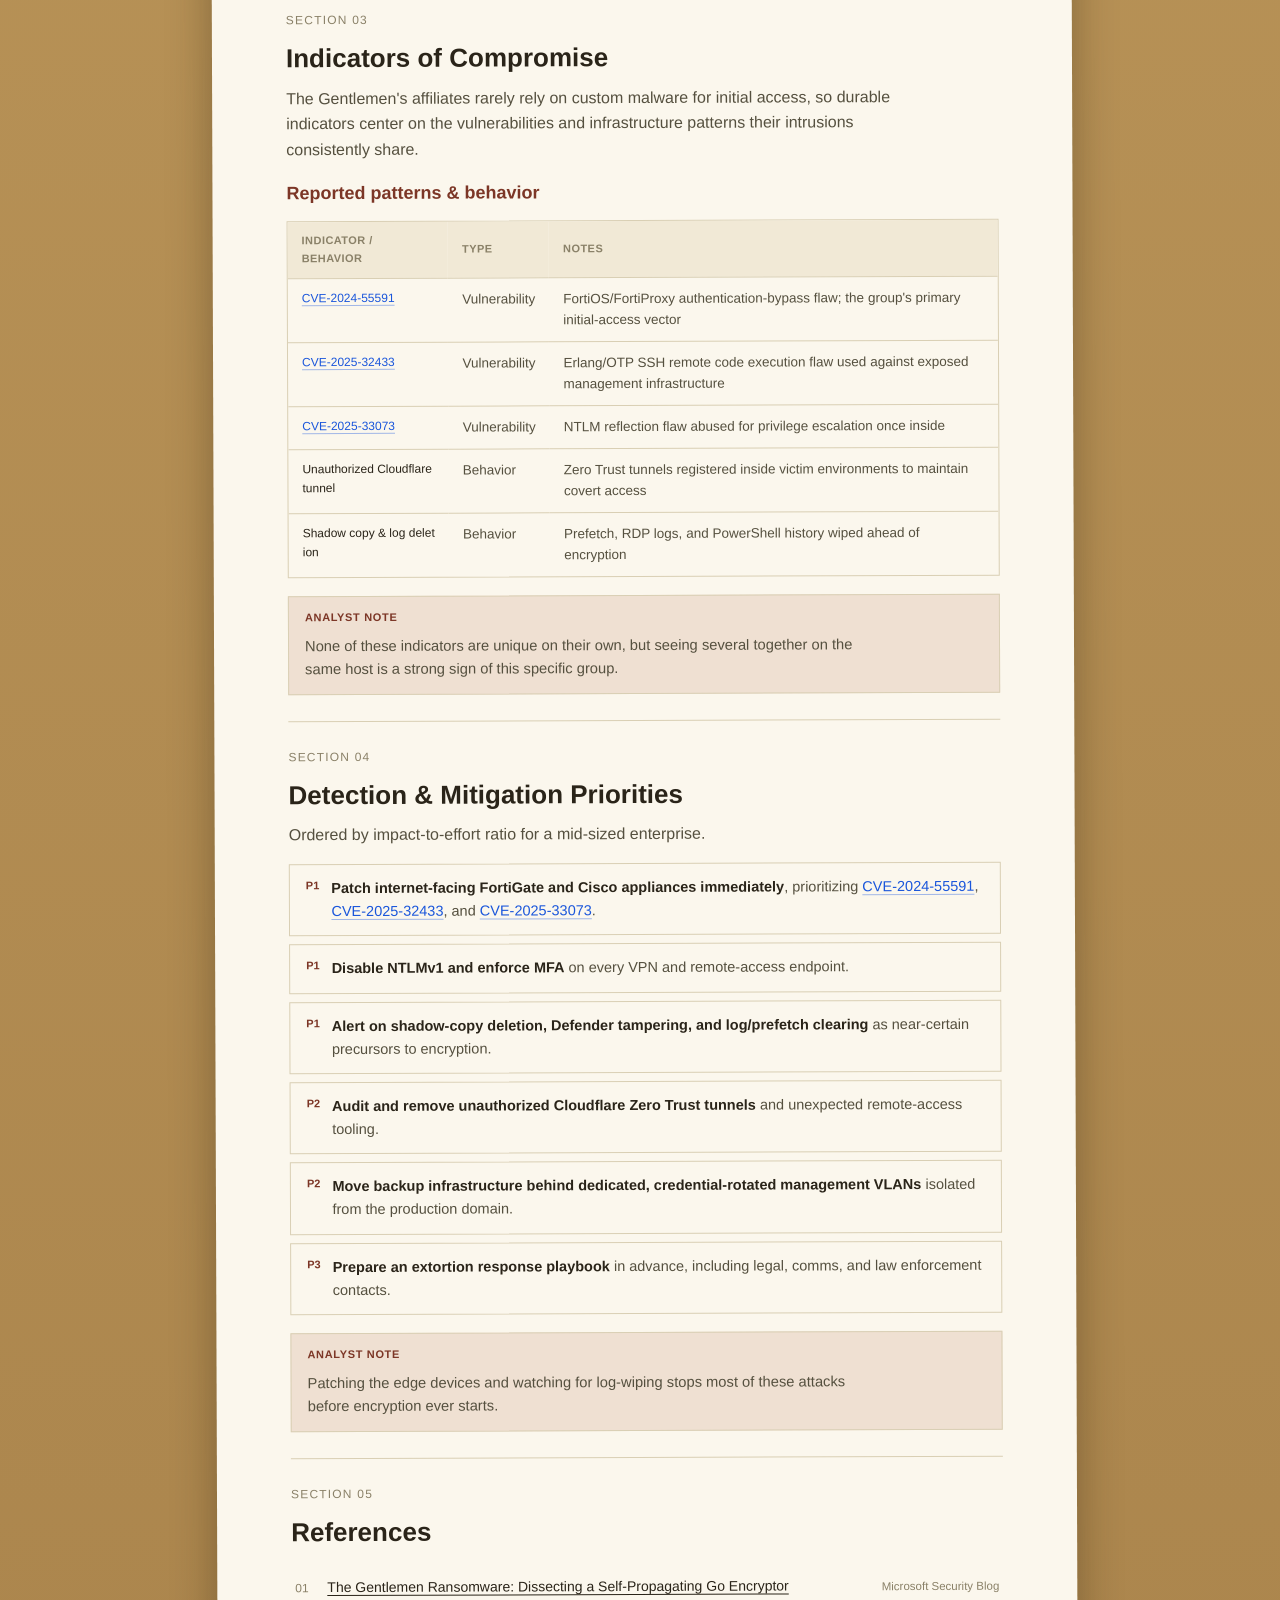
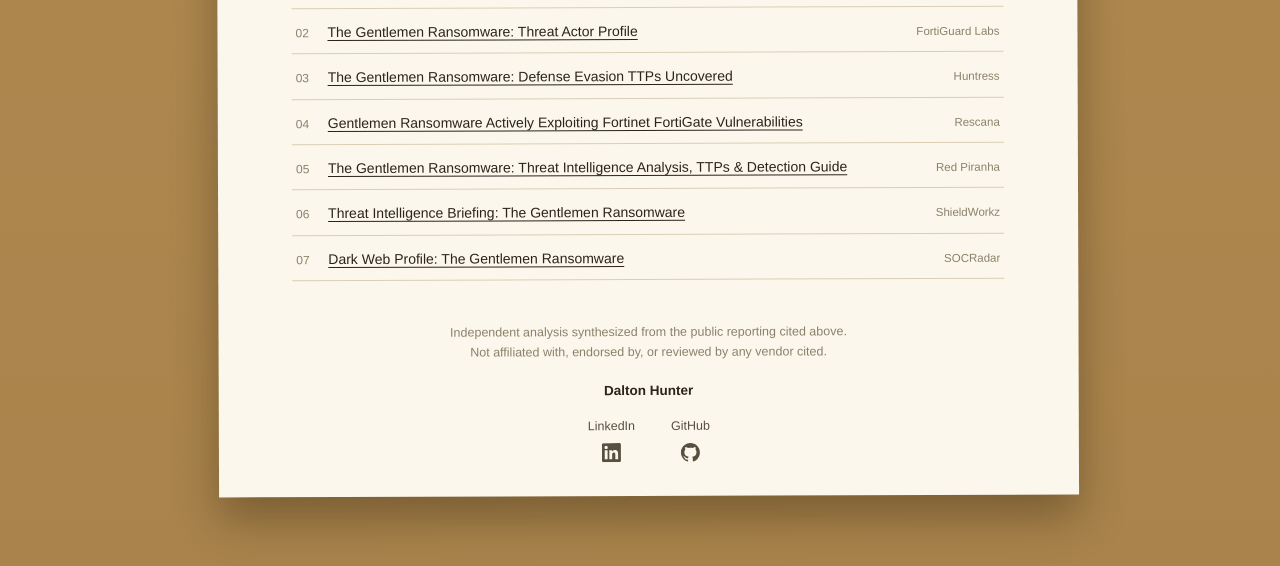
==== commit 4970b683: "Fix indentation in folder-tab div" ====
--- a/gentlemen/index.html
+++ b/gentlemen/index.html
@@ -47,7 +47,7 @@
 <div class="desk">
   <div class="folder-wrap">
 
-    <div class="folder-tab">&nbsp;&nbsp;&nbsp;&nbsp;&nbsp;&nbsp;&nbsp;&nbsp;&nbsp;&nbsp;&nbsp;&nbsp;&nbsp;&nbsp;&nbsp;&nbsp;&nbsp;&nbsp;&nbsp;&nbsp;</div>
+    <div class="folder-tab">&nbsp;&nbsp;&nbsp;&nbsp;&nbsp;&nbsp;&nbsp;&nbsp;&nbsp;&nbsp;&nbsp;&nbsp;&nbsp;&nbsp;&nbsp;&nbsp;&nbsp;&nbsp;&nbsp;&nbsp;&nbsp;&nbsp;&nbsp;&nbsp;&nbsp;&nbsp;</div>
 
     <div class="paper">
 
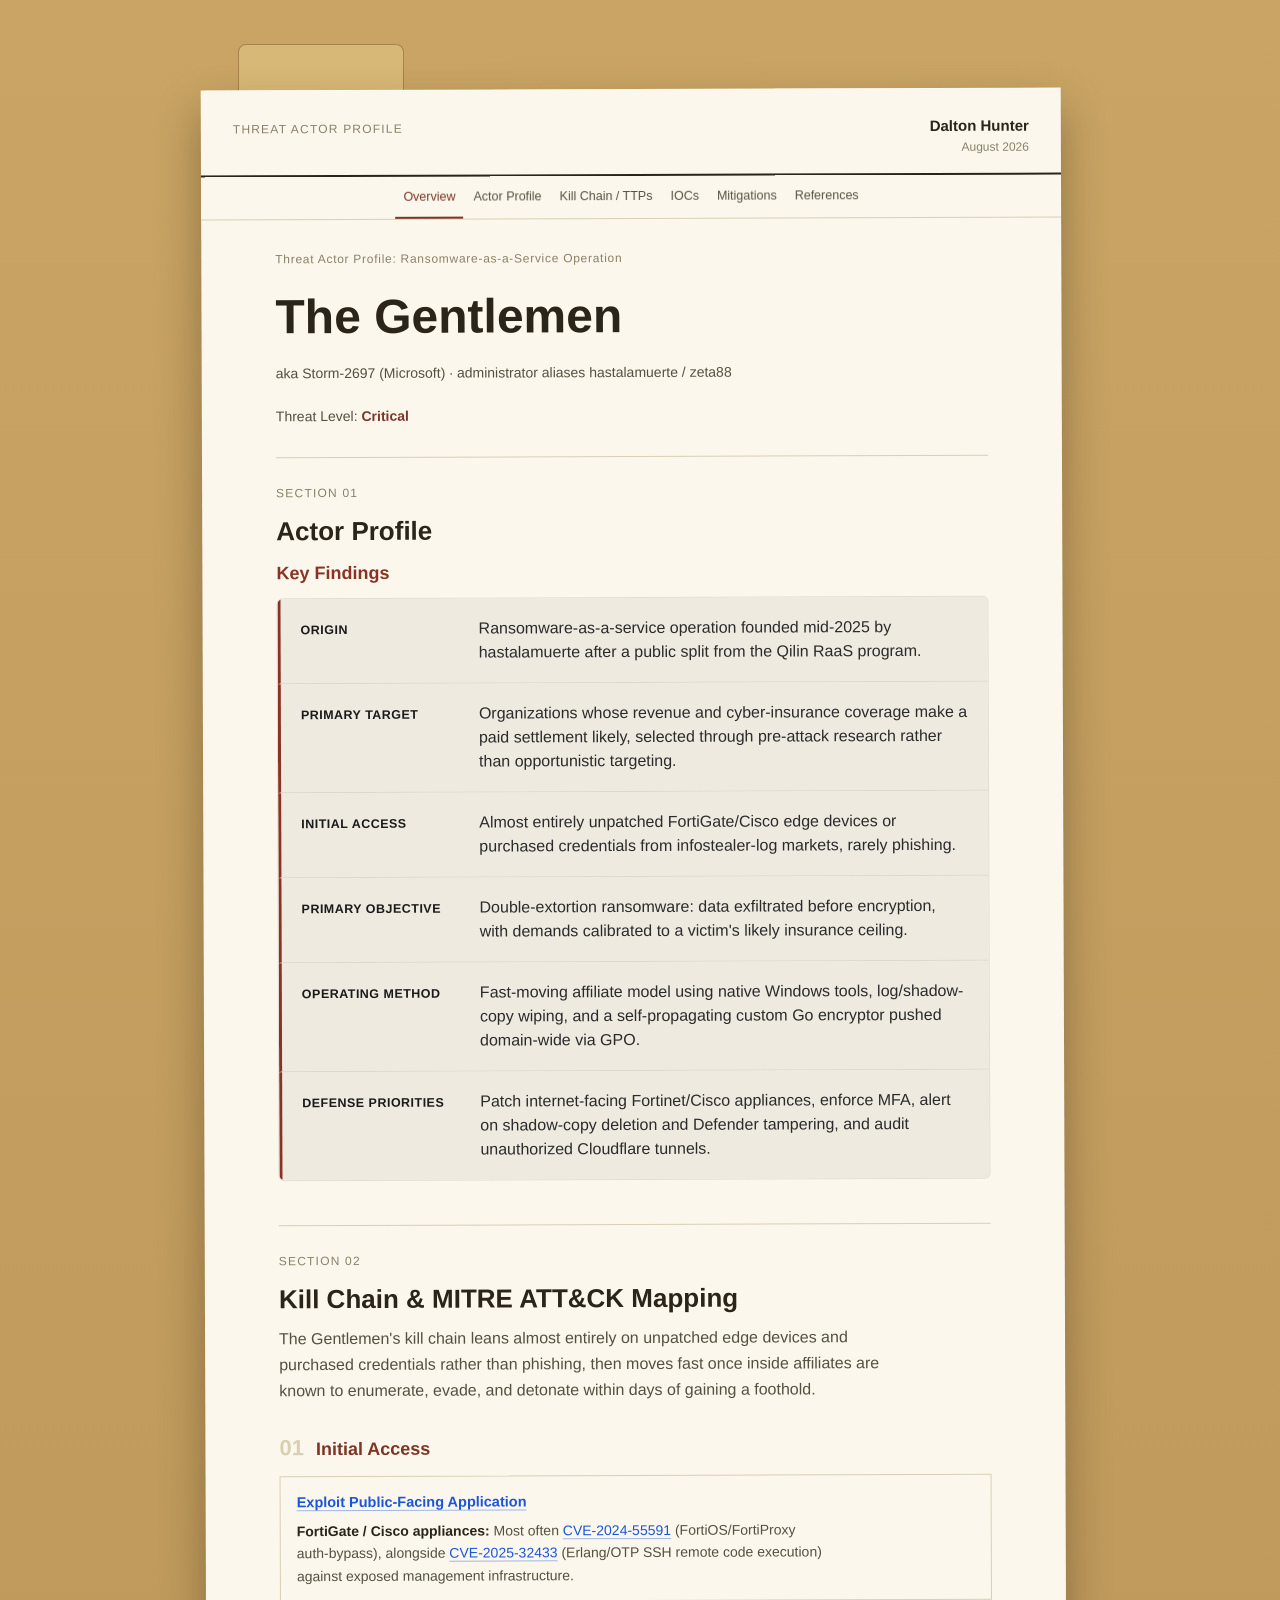
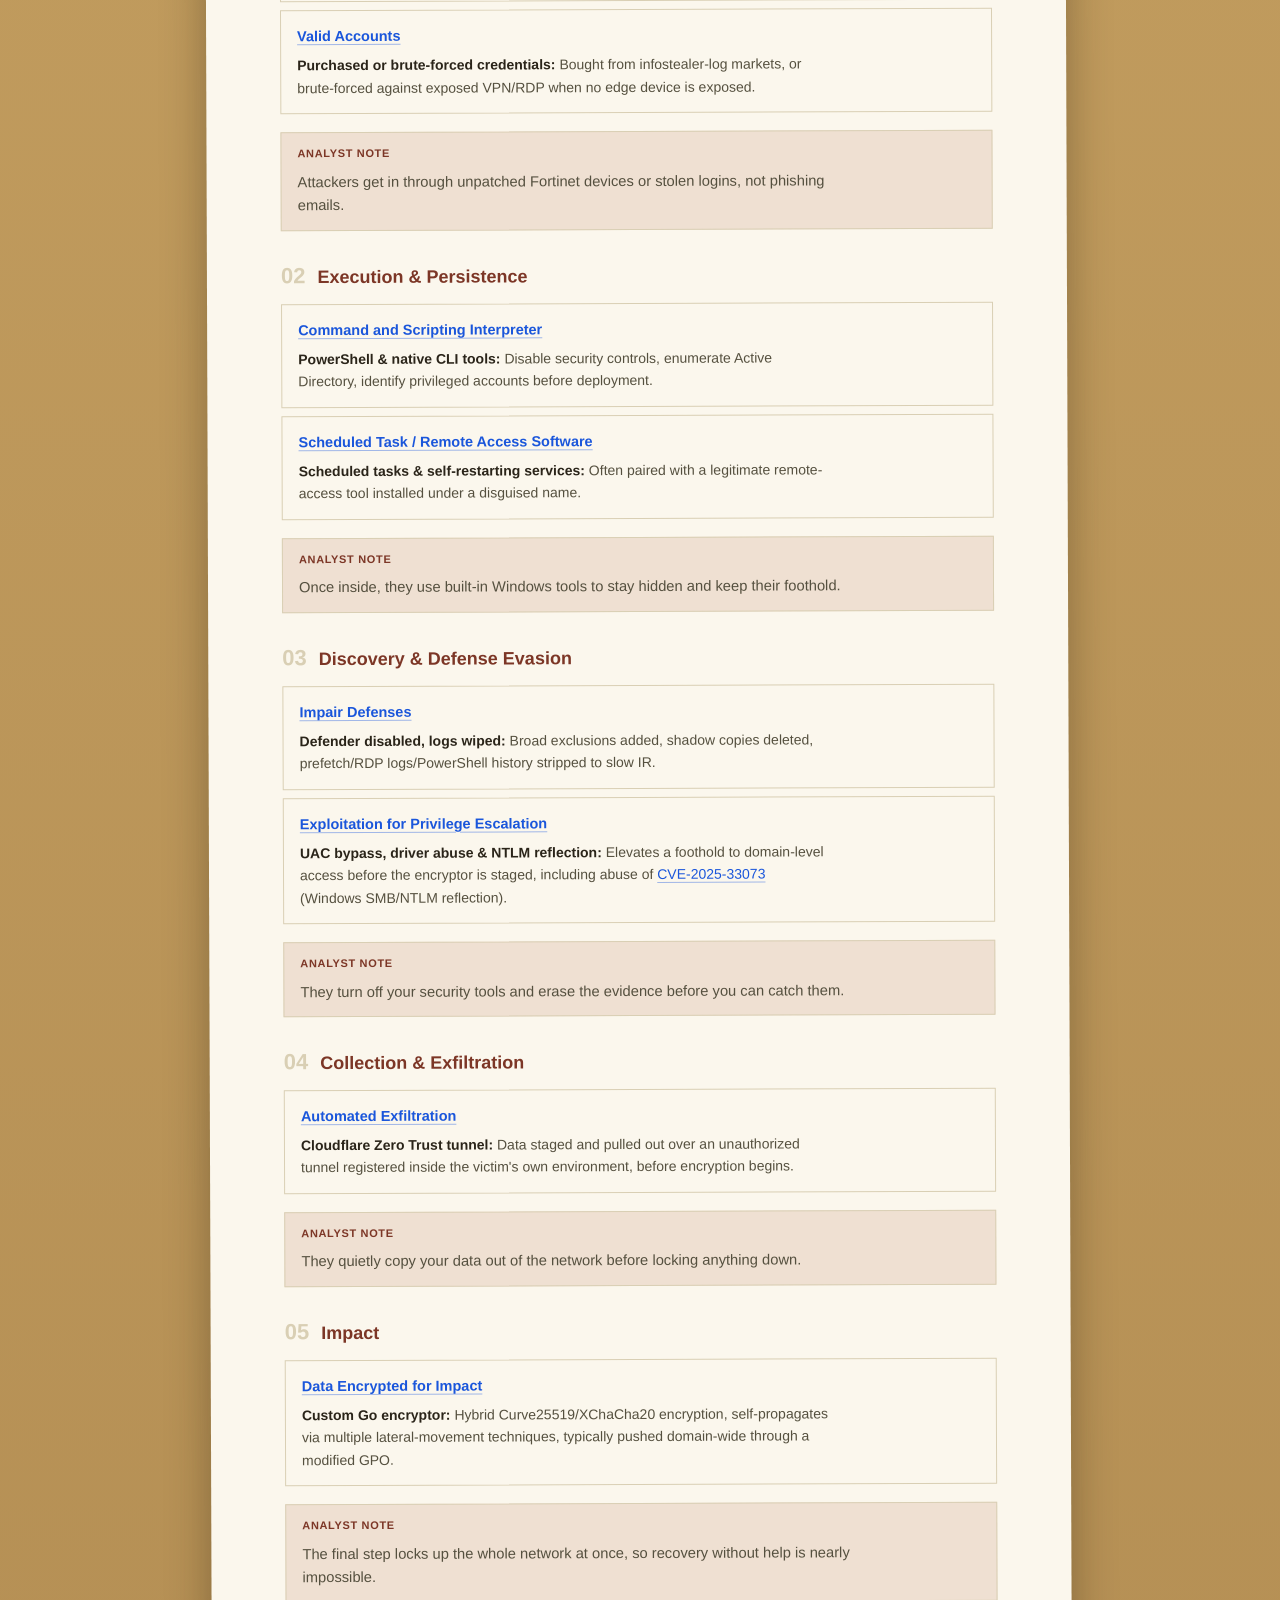
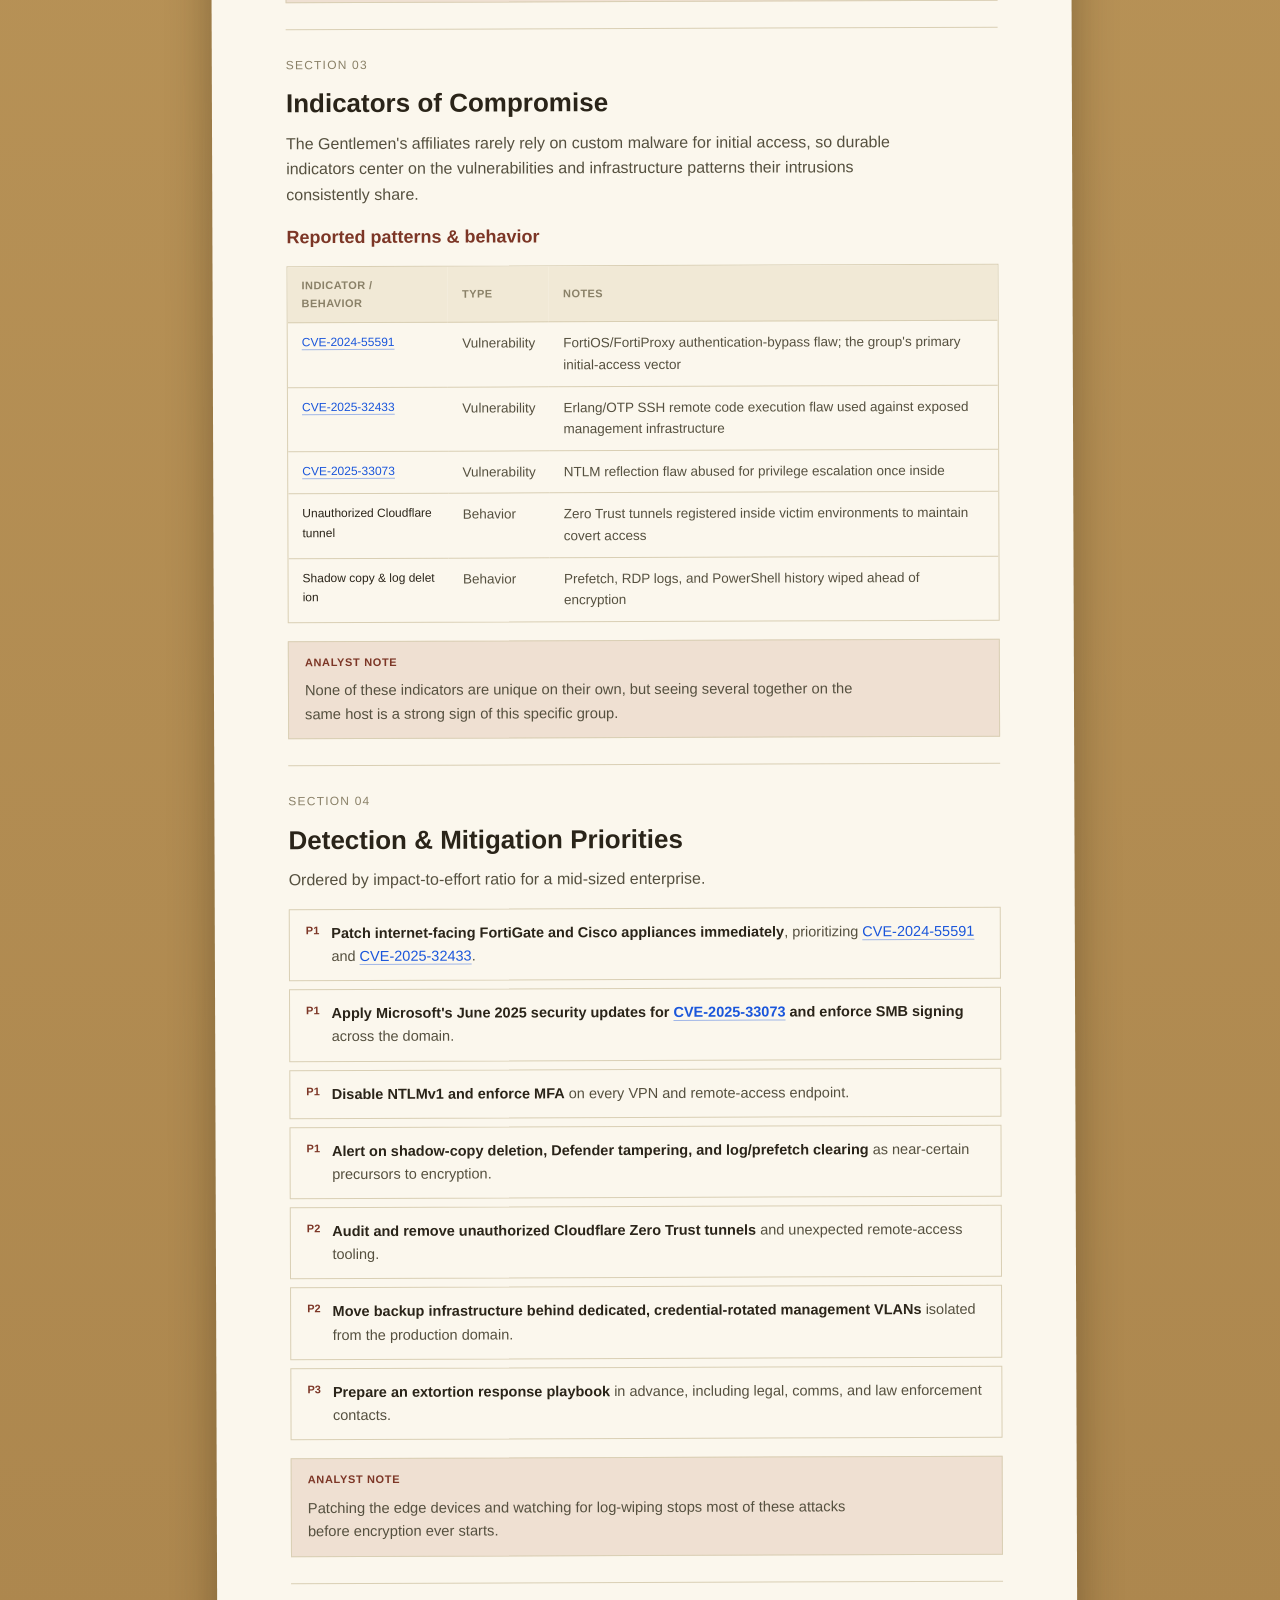
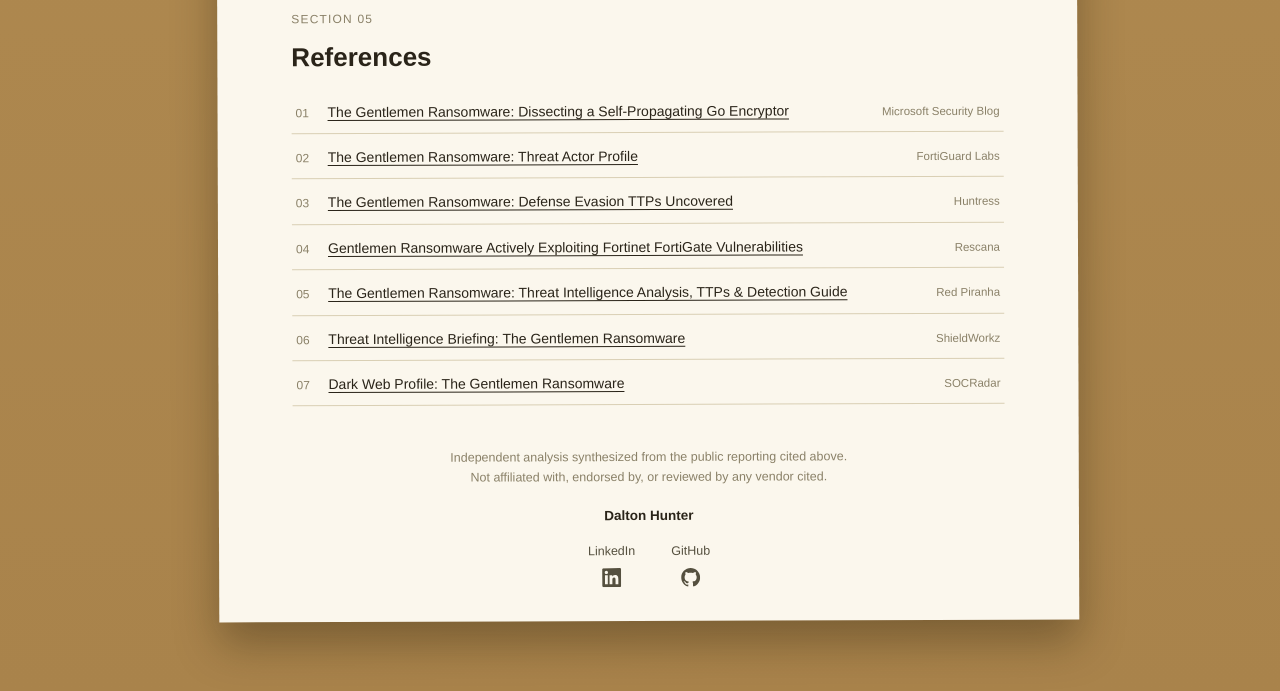
==== commit 8faba320: "Revise vulnerability details and mitigation recommendations Updated descriptions for vulnerabilities" ====
--- a/gentlemen/index.html
+++ b/gentlemen/index.html
@@ -160,7 +160,7 @@
             <div class="phase-head"><span class="phase-num">01</span><h3>Initial Access</h3></div>
             <div class="ttp-card">
               <div class="ttp-top"><span class="ttp-name"><a class="mitre-link" href="https://attack.mitre.org/techniques/T1190/" target="_blank" rel="noopener">Exploit Public-Facing Application</a></span></div>
-              <p><strong>FortiGate / Cisco appliances:</strong> Most often <span class="mono"><a class="cve-link" href="https://nvd.nist.gov/vuln/detail/CVE-2024-55591" target="_blank" rel="noopener">CVE-2024-55591</a></span> (FortiOS/FortiProxy auth-bypass), alongside <span class="mono"><a class="cve-link" href="https://nvd.nist.gov/vuln/detail/CVE-2025-32433" target="_blank" rel="noopener">CVE-2025-32433</a></span> and <span class="mono"><a class="cve-link" href="https://nvd.nist.gov/vuln/detail/CVE-2025-33073" target="_blank" rel="noopener">CVE-2025-33073</a></span>.</p>
+              <p><strong>FortiGate / Cisco appliances:</strong> Most often <span class="mono"><a class="cve-link" href="https://nvd.nist.gov/vuln/detail/CVE-2024-55591" target="_blank" rel="noopener">CVE-2024-55591</a></span> (FortiOS/FortiProxy auth-bypass),  alongside <span class="mono"><a class="cve-link" href="https://nvd.nist.gov/vuln/detail/CVE-2025-32433" target="_blank" rel="noopener">CVE-2025-32433</a></span> (Erlang/OTP SSH remote code execution) against exposed management infrastructure.</p>
             </div>
             <div class="ttp-card">
               <div class="ttp-top"><span class="ttp-name"><a class="mitre-link" href="https://attack.mitre.org/techniques/T1078/" target="_blank" rel="noopener">Valid Accounts</a></span></div>
@@ -196,7 +196,7 @@
             </div>
             <div class="ttp-card">
               <div class="ttp-top"><span class="ttp-name"><a class="mitre-link" href="https://attack.mitre.org/techniques/T1068/" target="_blank" rel="noopener">Exploitation for Privilege Escalation</a></span></div>
-              <p><strong>UAC bypass &amp; driver abuse:</strong> Elevates a foothold to domain-level access before the encryptor is staged.</p>
+              <p><strong>UAC bypass, driver abuse &amp; NTLM reflection:</strong> Elevates a foothold to domain-level access before the encryptor is staged, including abuse of <span class="mono"><a class="cve-link" href="https://nvd.nist.gov/vuln/detail/CVE-2025-33073" target="_blank" rel="noopener">CVE-2025-33073</a></span> (Windows SMB/NTLM reflection).</p>
             </div>
             <div class="callout analyst-note phase-note">
               <div class="callout-label">Analyst Note</div>
@@ -261,7 +261,8 @@
           <h2>Detection &amp; Mitigation Priorities</h2>
           <p>Ordered by impact-to-effort ratio for a mid-sized enterprise.</p>
           <ul class="mit-list">
-            <li><span class="pri">P1</span><span><strong>Patch internet-facing FortiGate and Cisco appliances immediately</strong>, prioritizing <a class="cve-link" href="https://nvd.nist.gov/vuln/detail/CVE-2024-55591" target="_blank" rel="noopener">CVE-2024-55591</a>, <a class="cve-link" href="https://nvd.nist.gov/vuln/detail/CVE-2025-32433" target="_blank" rel="noopener">CVE-2025-32433</a>, and <a class="cve-link" href="https://nvd.nist.gov/vuln/detail/CVE-2025-33073" target="_blank" rel="noopener">CVE-2025-33073</a>.</span></li>
+            <li><span class="pri">P1</span><span><strong>Patch internet-facing FortiGate and Cisco appliances immediately</strong>, prioritizing <a class="cve-link" href="https://nvd.nist.gov/vuln/detail/CVE-2024-55591" target="_blank" rel="noopener">CVE-2024-55591</a> and <a class="cve-link" href="https://nvd.nist.gov/vuln/detail/CVE-2025-32433" target="_blank" rel="noopener">CVE-2025-32433</a>.</span></li>
+            <li><span class="pri">P1</span><span><strong>Apply Microsoft's June 2025 security updates for <a class="cve-link" href="https://nvd.nist.gov/vuln/detail/CVE-2025-33073" target="_blank" rel="noopener">CVE-2025-33073</a> and enforce SMB signing</strong> across the domain.</span></li>
             <li><span class="pri">P1</span><span><strong>Disable NTLMv1 and enforce MFA</strong> on every VPN and remote-access endpoint.</span></li>
             <li><span class="pri">P1</span><span><strong>Alert on shadow-copy deletion, Defender tampering, and log/prefetch clearing</strong> as near-certain precursors to encryption.</span></li>
             <li><span class="pri">P2</span><span><strong>Audit and remove unauthorized Cloudflare Zero Trust tunnels</strong> and unexpected remote-access tooling.</span></li>
